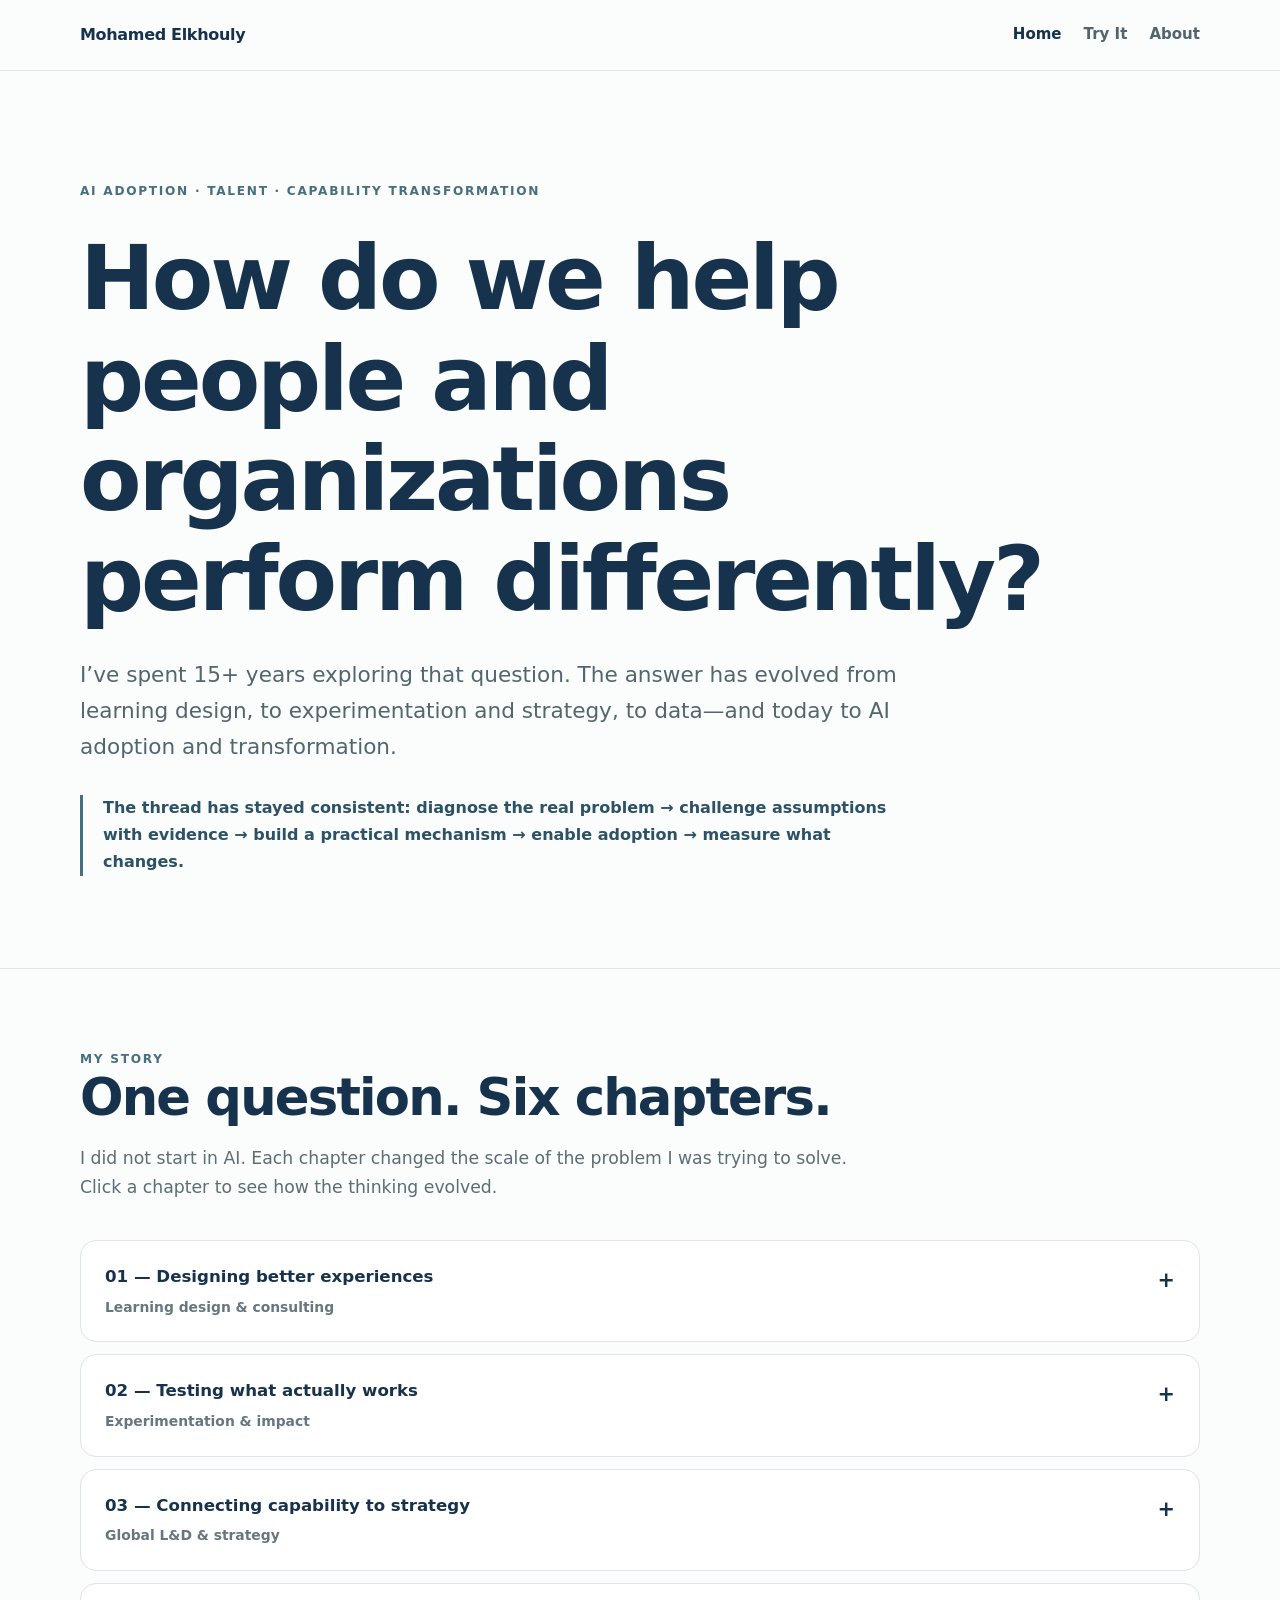
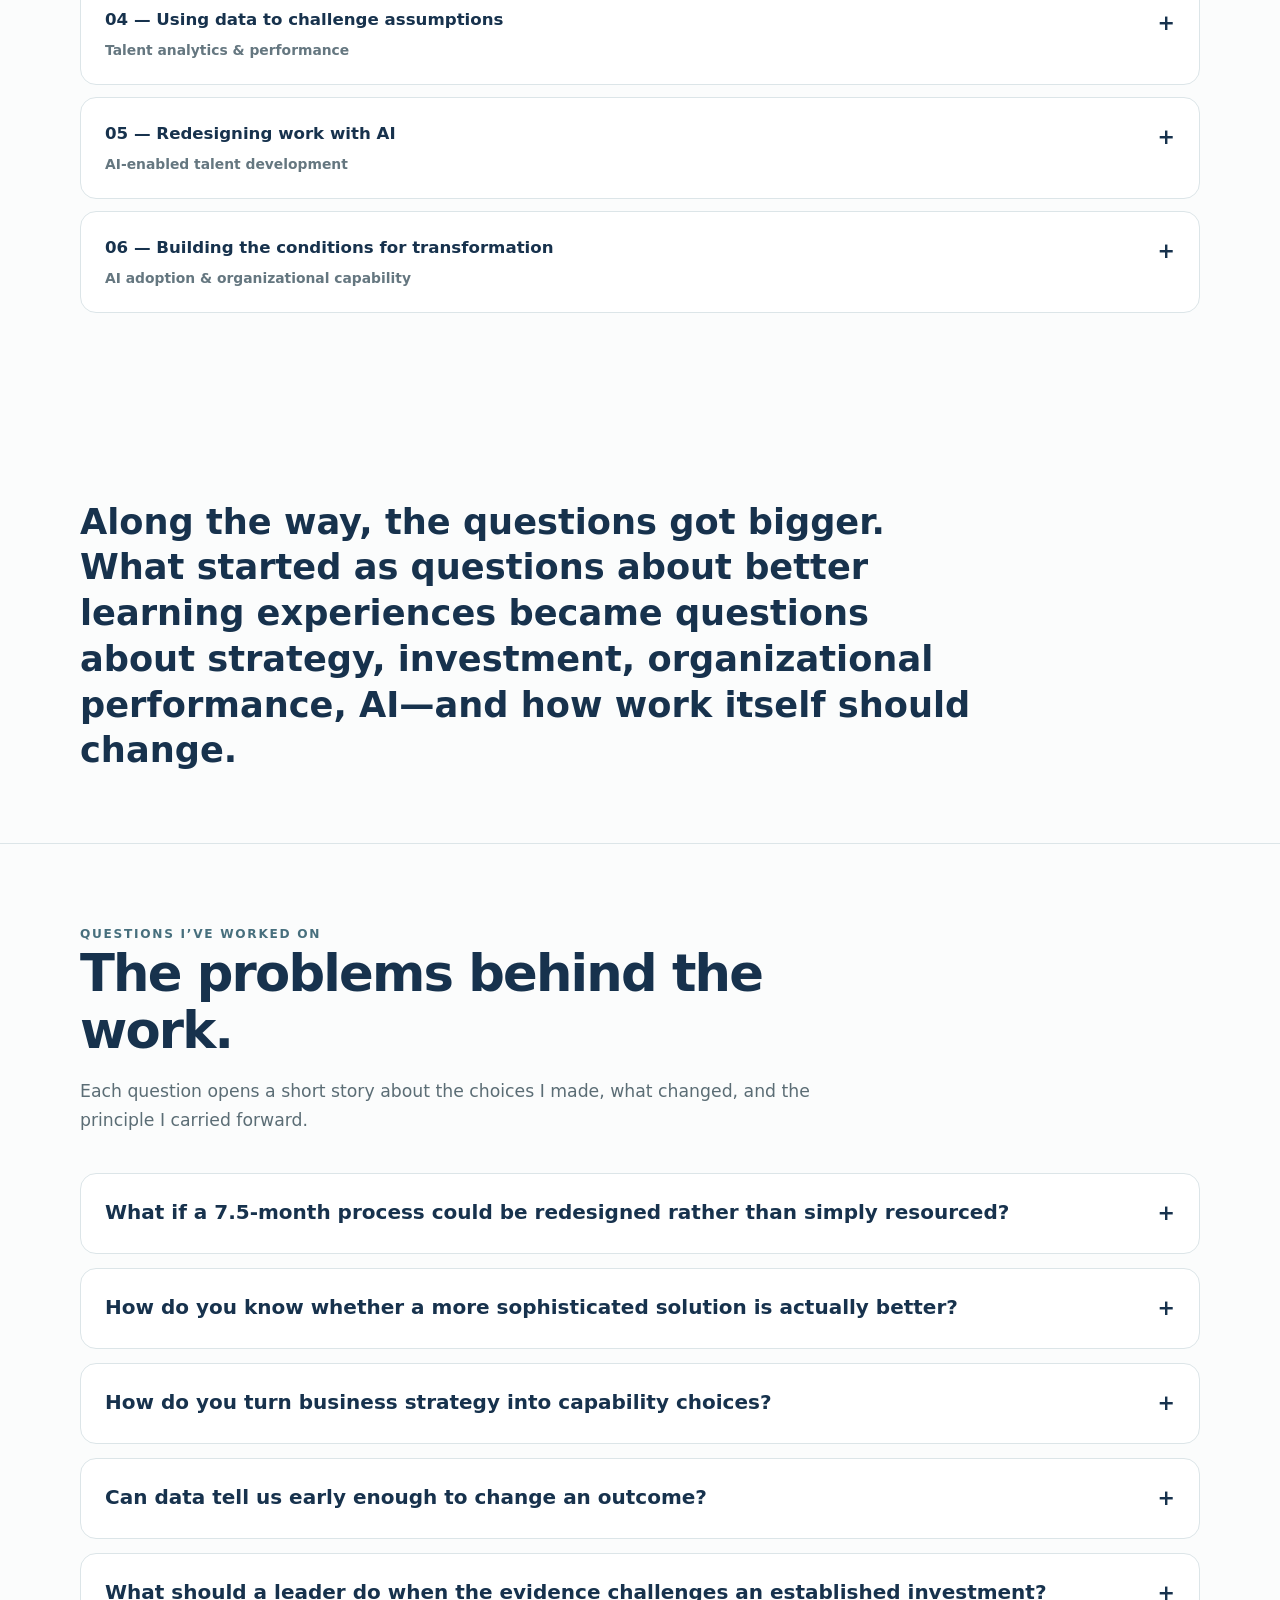
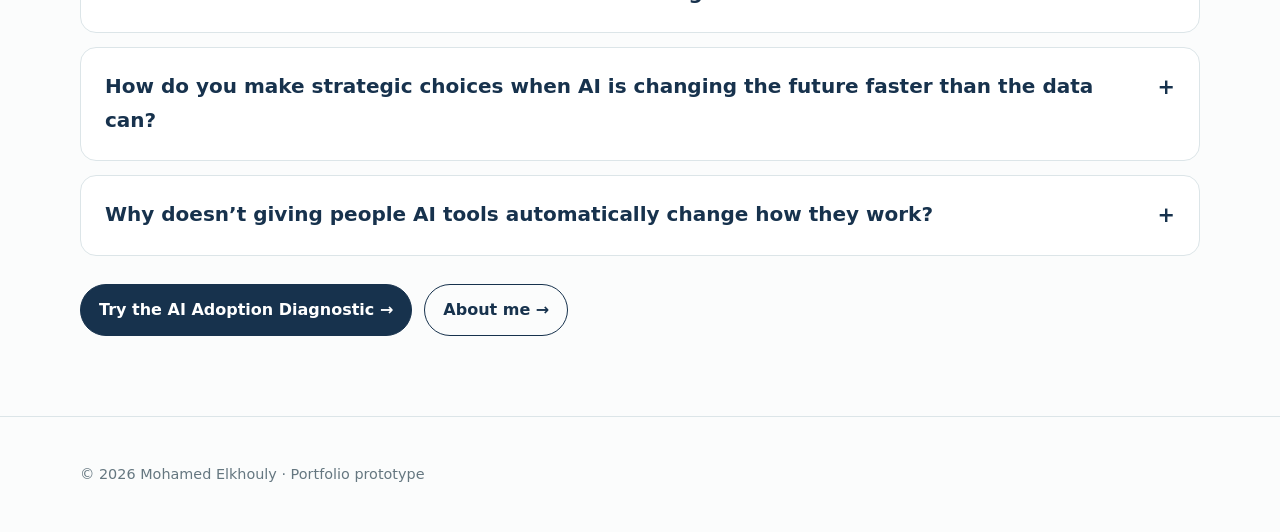
==== index.html @ cd664d20 "Add files via upload" ====
<!doctype html>
<html lang="en">
<head>
<meta charset="utf-8"><meta name="viewport" content="width=device-width,initial-scale=1">
<meta name="description" content="Mohamed Elkhouly — AI Adoption, Talent & Capability Transformation.">
<title>Mohamed Elkhouly | AI Adoption & Capability Transformation</title>
<link rel="stylesheet" href="css/style.css">
</head>
<body>
<header class="site-header"><div class="wrap nav">
<a class="brand" href="index.html">Mohamed Elkhouly</a>
<nav><a aria-current="page" href="index.html">Home</a><a href="try.html">Try It</a><a href="about.html">About</a></nav>
</div></header>

<main>
<section class="hero"><div class="wrap">
<div class="eyebrow">AI Adoption · Talent · Capability Transformation</div>
<h1>How do we help people and organizations perform differently?</h1>
<p class="lead">I’ve spent 15+ years exploring that question. The answer has evolved from learning design, to experimentation and strategy, to data—and today to AI adoption and transformation.</p>
<p class="hero-note">The thread has stayed consistent: diagnose the real problem → challenge assumptions with evidence → build a practical mechanism → enable adoption → measure what changes.</p>
</div></section>

<section class="section"><div class="wrap">
<div class="section-intro"><div class="eyebrow">My story</div><h2>One question. Six chapters.</h2>
<p>I did not start in AI. Each chapter changed the scale of the problem I was trying to solve. Click a chapter to see how the thinking evolved.</p></div>

<div class="journey">
<div class="card"><button class="reveal" aria-expanded="false" aria-controls="j1"><span>01 — Designing better experiences<small>Learning design & consulting</small></span><span class="icon">+</span></button><div class="panel" id="j1"><p>I learned to look beyond the training request and understand the performance problem underneath it. That thinking became visible in work such as the eLearning Design Map and my early consulting and design practice.</p></div></div>
<div class="card"><button class="reveal" aria-expanded="false" aria-controls="j2"><span>02 — Testing what actually works<small>Experimentation & impact</small></span><span class="icon">+</span></button><div class="panel" id="j2"><p>I became less interested in whether an intervention looked sophisticated and more interested in whether evidence justified the investment. Experimentation, scrap learning and performance-impact measurement became part of how I made decisions.</p></div></div>
<div class="card"><button class="reveal" aria-expanded="false" aria-controls="j3"><span>03 — Connecting capability to strategy<small>Global L&D & strategy</small></span><span class="icon">+</span></button><div class="panel" id="j3"><p>The unit of analysis grew from an intervention to the organization: priorities, populations, governance, technology, budget and capability choices. This led to global L&D leadership work and the Learning Strategy Builder.</p></div></div>
<div class="card"><button class="reveal" aria-expanded="false" aria-controls="j4"><span>04 — Using data to challenge assumptions<small>Talent analytics & performance</small></span><span class="icon">+</span></button><div class="panel" id="j4"><p>Analytics became a leadership tool—not simply a reporting tool—for deciding what to change, what to stop and where to intervene earlier. HirePulse and the HirePro validation study are examples of that shift.</p></div></div>
<div class="card"><button class="reveal" aria-expanded="false" aria-controls="j5"><span>05 — Redesigning work with AI<small>AI-enabled talent development</small></span><span class="icon">+</span></button><div class="panel" id="j5"><p>Generative AI made it possible to rethink workflows rather than simply digitize existing learning processes. AI99, GoalMate and other AI-enabled decision mechanisms became practical experiments in that possibility.</p></div></div>
<div class="card"><button class="reveal" aria-expanded="false" aria-controls="j6"><span>06 — Building the conditions for transformation<small>AI adoption & organizational capability</small></span><span class="icon">+</span></button><div class="panel" id="j6"><p>The challenge is now organizational: capability, leadership, governance, infrastructure, behavior and measurable business outcomes. My current work focuses increasingly on the conditions that turn AI access into changed ways of working.</p></div></div>
</div>
</div></section>

<div class="transition"><div class="wrap"><p>Along the way, the questions got bigger. What started as questions about better learning experiences became questions about strategy, investment, organizational performance, AI—and how work itself should change.</p></div></div>

<section class="section"><div class="wrap">
<div class="section-intro"><div class="eyebrow">Questions I’ve worked on</div><h2>The problems behind the work.</h2>
<p>Each question opens a short story about the choices I made, what changed, and the principle I carried forward.</p></div>

<div class="question card"><button class="reveal" aria-expanded="false" aria-controls="q1"><span>What if a 7.5-month process could be redesigned rather than simply resourced?</span><span class="icon">+</span></button><div class="panel" id="q1"><div class="meta">AI99 · AI-enabled workflow transformation</div><p>Learning-development requests were taking an average of 7.5 months. The visible symptom was capacity, but the larger problem was a workflow that could not respond quickly enough to performance gaps and changing requirements. Rather than treating additional resources as the only answer, I influenced TD leadership to establish a reduction goal, negotiated the formation of the team’s first scrum team and served as Product Manager. We compared four internal AI options and three external vendors, selected an approach, ran two UAT rounds with 23 L&D leaders, and built an adoption mechanism around the product.</p><p>Foundational-content design time fell by 99% and overall soft-skills turnaround fell by 60%. A 298-member community and 1,755 views within eight months gave us additional evidence of reach, although views should not be confused with unique adoption. What stayed with me was that AI creates value only when the workflow, roles, adoption mechanism and measures around the technology change with it.</p></div></div>

<div class="question card"><button class="reveal" aria-expanded="false" aria-controls="q2"><span>How do you know whether a more sophisticated solution is actually better?</span><span class="icon">+</span></button><div class="panel" id="q2"><div class="meta">Experimentation in L&D · evidence before preference</div><p>Earlier in my career, I became increasingly uncomfortable with a common assumption in learning: that a more elaborate intervention must be a better one. I started treating design choices as hypotheses rather than preferences. My experimentation approach defined the hypothesis, success metric, monitoring metric and do-no-harm measure before the intervention, then forced an explicit go, no-go or inconclusive decision.</p><p>In one test, interactive eLearning generated only a 1% improvement in satisfaction while requiring 340% more development time. In another, a screencast-based approach produced 37% higher retention than ILT in the tested context. The broader lesson became part of how I make decisions today: evidence must be allowed to stop an attractive idea, not merely validate it.</p></div></div>

<div class="question card"><button class="reveal" aria-expanded="false" aria-controls="q3"><span>How do you turn business strategy into capability choices?</span><span class="icon">+</span></button><div class="panel" id="q3"><div class="meta">Learning Strategy Builder · evidence-informed strategy</div><p>As my scope expanded, individual learning solutions stopped being the right unit of analysis. The harder question became how a function makes coherent choices across populations, programs, technology, people, governance and investment. I developed the Learning Strategy Builder to connect three drivers—organizational business goals, annual needs analysis and content maintenance—to nine components: population, programs, metrics, staffing, technology, capabilities, outsourcing, governance and budget.</p><p>The intention was not to create another planning template. It was to give senior learning leaders a mechanism for translating business priorities into a multi-year capability strategy and making the choices visible enough to align stakeholders around them.</p></div></div>

<div class="question card"><button class="reveal" aria-expanded="false" aria-controls="q4"><span>Can data tell us early enough to change an outcome?</span><span class="icon">+</span></button><div class="panel" id="q4"><div class="meta">HirePulse · decision intelligence</div><p>New-hire onboarding was extending beyond three months, while performance across training, OJT and live production was difficult to diagnose early enough to act. I established a measurement structure across knowledge, quality, productivity and engagement, mapped ownership and cadence, conducted root-cause analysis and developed an AI-enabled mechanism to surface patterns and risk earlier.</p><p>The work forecasted graduation timing that supported a 16% reduction in training duration—four of 25 days—and flagged four of the eventual five lowest performers after one week compared with the later nine-week result. The experience changed how I think about analytics: the value is not the dashboard or model itself. The value is whether the organization can make a better decision early enough to change the outcome.</p></div></div>

<div class="question card"><button class="reveal" aria-expanded="false" aria-controls="q5"><span>What should a leader do when the evidence challenges an established investment?</span><span class="icon">+</span></button><div class="panel" id="q5"><div class="meta">HirePro · challenging assumptions with evidence</div><p>An assessment had already been used with 13,000 applicants, with a stated investment basis of INR455K. Instead of assuming that an established mechanism was working because it was already embedded, I led a validation study with Talent Acquisition and Operations. We linked assessment, graduation and on-job performance data and used correlation and regression analysis on 176 complete records.</p><p>The analysis found no significant relationship between assessment scores and actual performance. I recommended reevaluating the approach and drafted a role-specific alternative for further development. I value this example because the output was not a new product or a positive result. It was evidence that challenged an existing investment.</p></div></div>

<div class="question card"><button class="reveal" aria-expanded="false" aria-controls="q6"><span>How do you make strategic choices when AI is changing the future faster than the data can?</span><span class="icon">+</span></button><div class="panel" id="q6"><div class="meta">Career Resilience to AI · portfolio strategy under uncertainty</div><p>During 2026 planning, Career Choice needed a more evidence-based way to consider how AI could reshape the durability of different career pathways. There was no perfect dataset capable of answering that question. I developed and tested an AI-supported research methodology, validated outputs across multiple AI tools and used a High, Medium and Low AI-resilience lens to inform maintain, enhance or deactivate decisions.</p><p>The analysis informed portfolio choices including discontinuation of Corporate Roles careers, while country/career offerings were reduced by 23%, from 168 to 130. The important capability was not prompt engineering. It was building a sufficiently robust decision mechanism under uncertainty and using it to make portfolio trade-offs.</p></div></div>

<div class="question card"><button class="reveal" aria-expanded="false" aria-controls="q7"><span>Why doesn’t giving people AI tools automatically change how they work?</span><span class="icon">+</span></button><div class="panel" id="q7"><div class="meta">AI Adoption · from access to behavior</div><p>Tool availability is only one condition for adoption. I started by measuring actual usage and barriers rather than assuming that more training was the answer. The intervention combined tailored resources, seven knowledge-sharing sessions over 2.5 months, peer examples and collaborative work on real pain points. Daily AI use moved from 48% to 68%, while reported non-use fell from four people to zero among 22 post-initiative respondents. I treat that as evidence of an early adoption intervention, not proof of enterprise-wide transformation.</p><p>The experience sharpened a broader distinction in my thinking. Adoption asks, “How can AI help us do what we already do?” Transformation asks, “What should we do differently because AI exists?” My current approach therefore looks beyond learning to Adoption, Infrastructure, Governance, Leadership and Capability—and connects capability to adoption, behavior and workflow change, and ultimately business outcomes.</p></div></div>

<div class="cta-row"><a class="btn primary" href="try.html">Try the AI Adoption Diagnostic →</a><a class="btn" href="about.html">About me →</a></div>
</div></section>
</main>
<footer><div class="wrap">© 2026 Mohamed Elkhouly · Portfolio prototype</div></footer>
<script src="js/main.js"></script>
</body></html>
---- css/style.css ----
:root{
  --ink:#17324d;--ink2:#2d5266;--muted:#657780;--paper:#fbfcfc;
  --line:#dce5e8;--soft:#eef4f5;--accent:#476f7d;--max:1120px;
}
*{box-sizing:border-box} html{scroll-behavior:smooth}
body{margin:0;font-family:Inter,ui-sans-serif,system-ui,-apple-system,BlinkMacSystemFont,"Segoe UI",sans-serif;color:#24343b;background:var(--paper);line-height:1.68}
a{color:inherit} .wrap{width:min(calc(100% - 40px),var(--max));margin:auto}
.site-header{position:sticky;top:0;z-index:20;background:rgba(251,252,252,.92);backdrop-filter:blur(14px);border-bottom:1px solid var(--line)}
.nav{min-height:70px;display:flex;align-items:center;justify-content:space-between;gap:24px}
.brand{text-decoration:none;font-weight:800;color:var(--ink);letter-spacing:-.02em}
nav{display:flex;gap:22px} nav a{text-decoration:none;color:#52646d;font-weight:650;font-size:.94rem}
nav a[aria-current="page"],nav a:hover{color:var(--ink)}
.hero{padding:110px 0 76px}.eyebrow{text-transform:uppercase;letter-spacing:.14em;font-size:.76rem;font-weight:800;color:var(--accent)}
h1,h2,h3{color:var(--ink);line-height:1.12;letter-spacing:-.035em}
h1{font-size:clamp(2.8rem,7vw,5.9rem);max-width:970px;margin:.3em 0}.lead{font-size:clamp(1.1rem,2vw,1.35rem);max-width:820px;color:#53666f}
.hero-note{margin-top:30px;max-width:820px;border-left:3px solid var(--accent);padding-left:20px;color:var(--ink2);font-weight:650}
.section{padding:80px 0;border-top:1px solid var(--line)}.section-intro{max-width:780px;margin-bottom:38px}
.section h2{font-size:clamp(2rem,4vw,3.4rem);margin:0 0 16px}.section-intro p{font-size:1.08rem;color:#5b6d75}
.journey{display:grid;gap:12px}.card{border:1px solid var(--line);border-radius:16px;background:white;overflow:hidden}
.reveal{width:100%;border:0;background:transparent;text-align:left;padding:22px 24px;display:flex;justify-content:space-between;gap:20px;cursor:pointer;color:var(--ink);font:inherit;font-weight:780;font-size:1.04rem}
.reveal:hover{background:#f6f9f9}.reveal small{display:block;color:var(--muted);font-weight:550;margin-top:5px}
.icon{font-size:1.3rem;transition:.2s}.reveal[aria-expanded="true"] .icon{transform:rotate(45deg)}
.panel{display:none;padding:0 24px 24px;max-width:900px}.panel.open{display:block}.panel p:first-child{margin-top:0}
.transition{padding:70px 0 35px}.transition p{font-size:clamp(1.45rem,3vw,2.2rem);font-weight:760;color:var(--ink);max-width:900px;line-height:1.3}
.question{margin-bottom:14px}.question .reveal{font-size:clamp(1.05rem,2vw,1.25rem)}.question .panel p{margin:0 0 16px}
.meta{font-size:.82rem;color:var(--accent);font-weight:800;text-transform:uppercase;letter-spacing:.08em;margin-bottom:9px}
.cta-row{display:flex;gap:12px;flex-wrap:wrap;margin-top:28px}.btn{display:inline-block;text-decoration:none;border-radius:999px;padding:12px 18px;font-weight:750;border:1px solid var(--ink);color:var(--ink)}.btn.primary{background:var(--ink);color:white}
.tool-card{max-width:800px;padding:32px;border:1px solid var(--line);border-radius:18px;background:white}.tool-card h3{font-size:1.65rem;margin-top:0}
.diagnostic{margin-top:25px}.q{padding:18px 0;border-top:1px solid var(--line)}.q label{display:block;font-weight:700;margin-bottom:10px}.scale{display:flex;gap:8px;flex-wrap:wrap}.scale label{font-weight:500;border:1px solid var(--line);border-radius:10px;padding:8px 11px;cursor:pointer}.scale input{margin-right:5px}
.result{display:none;margin-top:24px;padding:22px;background:var(--soft);border-radius:14px}.result.show{display:block}
.about-grid{display:grid;grid-template-columns:1.6fr .9fr;gap:50px}.side{border-left:1px solid var(--line);padding-left:28px}.side h3{margin-top:0}.side ul{padding-left:18px}
footer{padding:45px 0;color:var(--muted);border-top:1px solid var(--line);font-size:.9rem}
@media(max-width:760px){.nav{align-items:flex-start;padding:18px 0;flex-direction:column}.site-header{position:static}nav{gap:14px;flex-wrap:wrap}.hero{padding:70px 0 55px}.section{padding:58px 0}.about-grid{grid-template-columns:1fr}.side{border-left:0;border-top:1px solid var(--line);padding:24px 0 0}.wrap{width:min(calc(100% - 28px),var(--max))}}
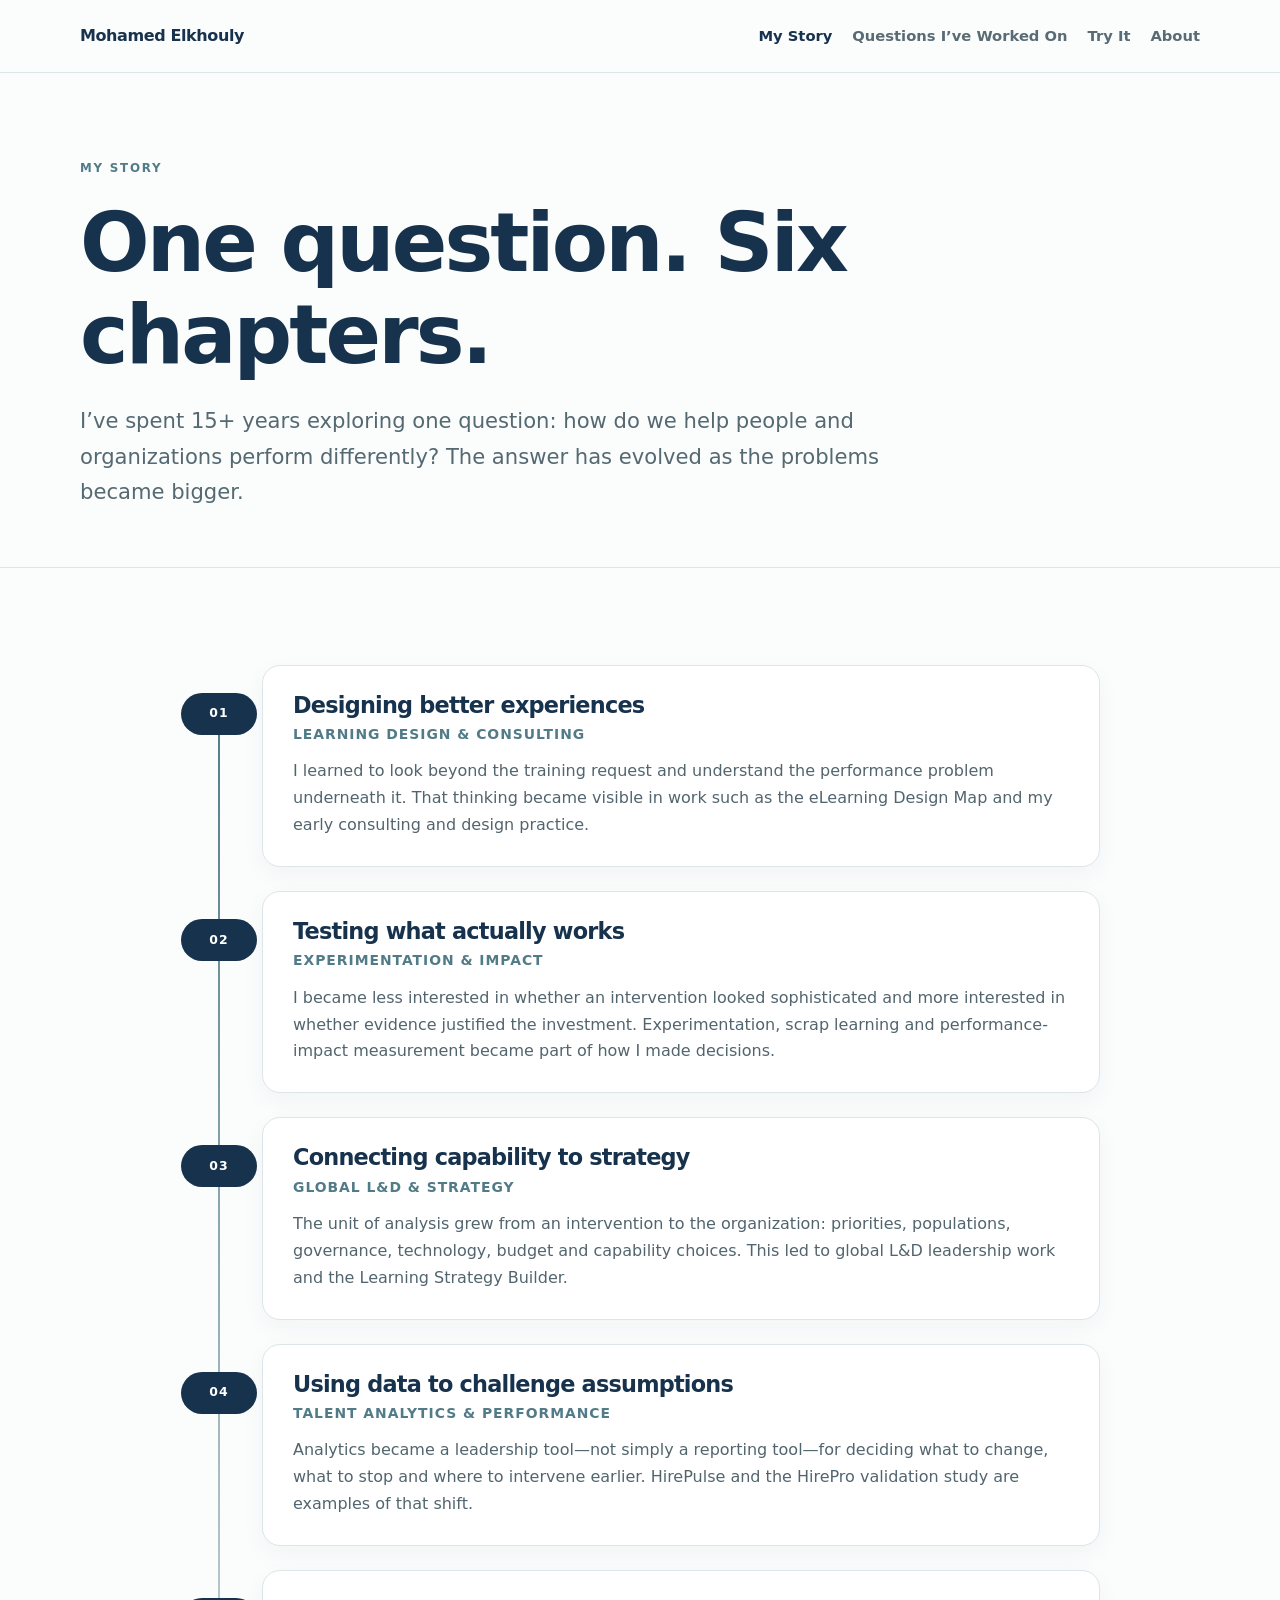
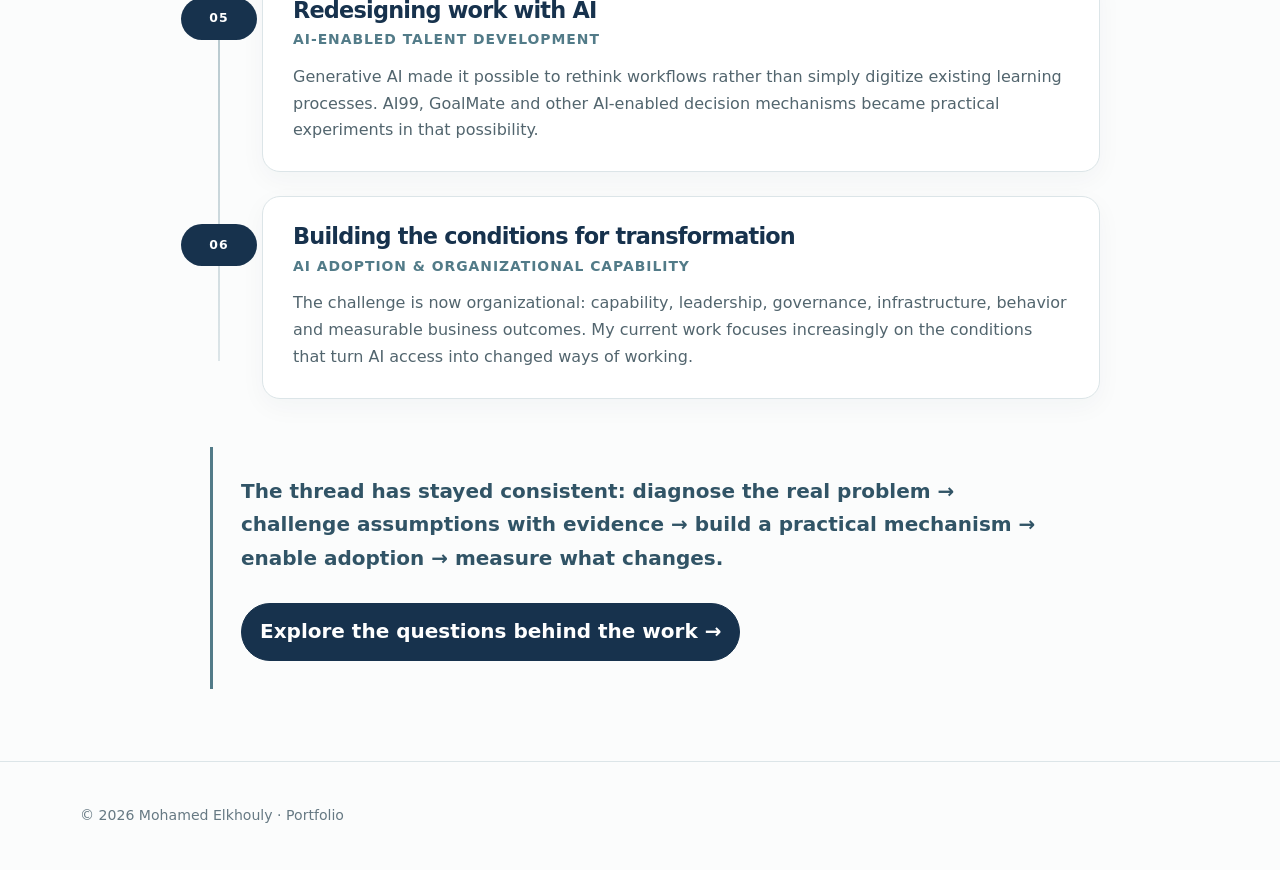
==== commit 8a512316: "Add files via upload" ====
--- a/index.html
+++ b/index.html
@@ -1,62 +1,14 @@
-<!doctype html>
-<html lang="en">
-<head>
-<meta charset="utf-8"><meta name="viewport" content="width=device-width,initial-scale=1">
-<meta name="description" content="Mohamed Elkhouly — AI Adoption, Talent & Capability Transformation.">
-<title>Mohamed Elkhouly | AI Adoption & Capability Transformation</title>
-<link rel="stylesheet" href="css/style.css">
-</head>
-<body>
-<header class="site-header"><div class="wrap nav">
-<a class="brand" href="index.html">Mohamed Elkhouly</a>
-<nav><a aria-current="page" href="index.html">Home</a><a href="try.html">Try It</a><a href="about.html">About</a></nav>
-</div></header>
-
-<main>
-<section class="hero"><div class="wrap">
-<div class="eyebrow">AI Adoption · Talent · Capability Transformation</div>
-<h1>How do we help people and organizations perform differently?</h1>
-<p class="lead">I’ve spent 15+ years exploring that question. The answer has evolved from learning design, to experimentation and strategy, to data—and today to AI adoption and transformation.</p>
-<p class="hero-note">The thread has stayed consistent: diagnose the real problem → challenge assumptions with evidence → build a practical mechanism → enable adoption → measure what changes.</p>
-</div></section>
-
-<section class="section"><div class="wrap">
-<div class="section-intro"><div class="eyebrow">My story</div><h2>One question. Six chapters.</h2>
-<p>I did not start in AI. Each chapter changed the scale of the problem I was trying to solve. Click a chapter to see how the thinking evolved.</p></div>
-
-<div class="journey">
-<div class="card"><button class="reveal" aria-expanded="false" aria-controls="j1"><span>01 — Designing better experiences<small>Learning design & consulting</small></span><span class="icon">+</span></button><div class="panel" id="j1"><p>I learned to look beyond the training request and understand the performance problem underneath it. That thinking became visible in work such as the eLearning Design Map and my early consulting and design practice.</p></div></div>
-<div class="card"><button class="reveal" aria-expanded="false" aria-controls="j2"><span>02 — Testing what actually works<small>Experimentation & impact</small></span><span class="icon">+</span></button><div class="panel" id="j2"><p>I became less interested in whether an intervention looked sophisticated and more interested in whether evidence justified the investment. Experimentation, scrap learning and performance-impact measurement became part of how I made decisions.</p></div></div>
-<div class="card"><button class="reveal" aria-expanded="false" aria-controls="j3"><span>03 — Connecting capability to strategy<small>Global L&D & strategy</small></span><span class="icon">+</span></button><div class="panel" id="j3"><p>The unit of analysis grew from an intervention to the organization: priorities, populations, governance, technology, budget and capability choices. This led to global L&D leadership work and the Learning Strategy Builder.</p></div></div>
-<div class="card"><button class="reveal" aria-expanded="false" aria-controls="j4"><span>04 — Using data to challenge assumptions<small>Talent analytics & performance</small></span><span class="icon">+</span></button><div class="panel" id="j4"><p>Analytics became a leadership tool—not simply a reporting tool—for deciding what to change, what to stop and where to intervene earlier. HirePulse and the HirePro validation study are examples of that shift.</p></div></div>
-<div class="card"><button class="reveal" aria-expanded="false" aria-controls="j5"><span>05 — Redesigning work with AI<small>AI-enabled talent development</small></span><span class="icon">+</span></button><div class="panel" id="j5"><p>Generative AI made it possible to rethink workflows rather than simply digitize existing learning processes. AI99, GoalMate and other AI-enabled decision mechanisms became practical experiments in that possibility.</p></div></div>
-<div class="card"><button class="reveal" aria-expanded="false" aria-controls="j6"><span>06 — Building the conditions for transformation<small>AI adoption & organizational capability</small></span><span class="icon">+</span></button><div class="panel" id="j6"><p>The challenge is now organizational: capability, leadership, governance, infrastructure, behavior and measurable business outcomes. My current work focuses increasingly on the conditions that turn AI access into changed ways of working.</p></div></div>
-</div>
-</div></section>
-
-<div class="transition"><div class="wrap"><p>Along the way, the questions got bigger. What started as questions about better learning experiences became questions about strategy, investment, organizational performance, AI—and how work itself should change.</p></div></div>
-
-<section class="section"><div class="wrap">
-<div class="section-intro"><div class="eyebrow">Questions I’ve worked on</div><h2>The problems behind the work.</h2>
-<p>Each question opens a short story about the choices I made, what changed, and the principle I carried forward.</p></div>
-
-<div class="question card"><button class="reveal" aria-expanded="false" aria-controls="q1"><span>What if a 7.5-month process could be redesigned rather than simply resourced?</span><span class="icon">+</span></button><div class="panel" id="q1"><div class="meta">AI99 · AI-enabled workflow transformation</div><p>Learning-development requests were taking an average of 7.5 months. The visible symptom was capacity, but the larger problem was a workflow that could not respond quickly enough to performance gaps and changing requirements. Rather than treating additional resources as the only answer, I influenced TD leadership to establish a reduction goal, negotiated the formation of the team’s first scrum team and served as Product Manager. We compared four internal AI options and three external vendors, selected an approach, ran two UAT rounds with 23 L&D leaders, and built an adoption mechanism around the product.</p><p>Foundational-content design time fell by 99% and overall soft-skills turnaround fell by 60%. A 298-member community and 1,755 views within eight months gave us additional evidence of reach, although views should not be confused with unique adoption. What stayed with me was that AI creates value only when the workflow, roles, adoption mechanism and measures around the technology change with it.</p></div></div>
-
-<div class="question card"><button class="reveal" aria-expanded="false" aria-controls="q2"><span>How do you know whether a more sophisticated solution is actually better?</span><span class="icon">+</span></button><div class="panel" id="q2"><div class="meta">Experimentation in L&D · evidence before preference</div><p>Earlier in my career, I became increasingly uncomfortable with a common assumption in learning: that a more elaborate intervention must be a better one. I started treating design choices as hypotheses rather than preferences. My experimentation approach defined the hypothesis, success metric, monitoring metric and do-no-harm measure before the intervention, then forced an explicit go, no-go or inconclusive decision.</p><p>In one test, interactive eLearning generated only a 1% improvement in satisfaction while requiring 340% more development time. In another, a screencast-based approach produced 37% higher retention than ILT in the tested context. The broader lesson became part of how I make decisions today: evidence must be allowed to stop an attractive idea, not merely validate it.</p></div></div>
-
-<div class="question card"><button class="reveal" aria-expanded="false" aria-controls="q3"><span>How do you turn business strategy into capability choices?</span><span class="icon">+</span></button><div class="panel" id="q3"><div class="meta">Learning Strategy Builder · evidence-informed strategy</div><p>As my scope expanded, individual learning solutions stopped being the right unit of analysis. The harder question became how a function makes coherent choices across populations, programs, technology, people, governance and investment. I developed the Learning Strategy Builder to connect three drivers—organizational business goals, annual needs analysis and content maintenance—to nine components: population, programs, metrics, staffing, technology, capabilities, outsourcing, governance and budget.</p><p>The intention was not to create another planning template. It was to give senior learning leaders a mechanism for translating business priorities into a multi-year capability strategy and making the choices visible enough to align stakeholders around them.</p></div></div>
-
-<div class="question card"><button class="reveal" aria-expanded="false" aria-controls="q4"><span>Can data tell us early enough to change an outcome?</span><span class="icon">+</span></button><div class="panel" id="q4"><div class="meta">HirePulse · decision intelligence</div><p>New-hire onboarding was extending beyond three months, while performance across training, OJT and live production was difficult to diagnose early enough to act. I established a measurement structure across knowledge, quality, productivity and engagement, mapped ownership and cadence, conducted root-cause analysis and developed an AI-enabled mechanism to surface patterns and risk earlier.</p><p>The work forecasted graduation timing that supported a 16% reduction in training duration—four of 25 days—and flagged four of the eventual five lowest performers after one week compared with the later nine-week result. The experience changed how I think about analytics: the value is not the dashboard or model itself. The value is whether the organization can make a better decision early enough to change the outcome.</p></div></div>
-
-<div class="question card"><button class="reveal" aria-expanded="false" aria-controls="q5"><span>What should a leader do when the evidence challenges an established investment?</span><span class="icon">+</span></button><div class="panel" id="q5"><div class="meta">HirePro · challenging assumptions with evidence</div><p>An assessment had already been used with 13,000 applicants, with a stated investment basis of INR455K. Instead of assuming that an established mechanism was working because it was already embedded, I led a validation study with Talent Acquisition and Operations. We linked assessment, graduation and on-job performance data and used correlation and regression analysis on 176 complete records.</p><p>The analysis found no significant relationship between assessment scores and actual performance. I recommended reevaluating the approach and drafted a role-specific alternative for further development. I value this example because the output was not a new product or a positive result. It was evidence that challenged an existing investment.</p></div></div>
-
-<div class="question card"><button class="reveal" aria-expanded="false" aria-controls="q6"><span>How do you make strategic choices when AI is changing the future faster than the data can?</span><span class="icon">+</span></button><div class="panel" id="q6"><div class="meta">Career Resilience to AI · portfolio strategy under uncertainty</div><p>During 2026 planning, Career Choice needed a more evidence-based way to consider how AI could reshape the durability of different career pathways. There was no perfect dataset capable of answering that question. I developed and tested an AI-supported research methodology, validated outputs across multiple AI tools and used a High, Medium and Low AI-resilience lens to inform maintain, enhance or deactivate decisions.</p><p>The analysis informed portfolio choices including discontinuation of Corporate Roles careers, while country/career offerings were reduced by 23%, from 168 to 130. The important capability was not prompt engineering. It was building a sufficiently robust decision mechanism under uncertainty and using it to make portfolio trade-offs.</p></div></div>
-
-<div class="question card"><button class="reveal" aria-expanded="false" aria-controls="q7"><span>Why doesn’t giving people AI tools automatically change how they work?</span><span class="icon">+</span></button><div class="panel" id="q7"><div class="meta">AI Adoption · from access to behavior</div><p>Tool availability is only one condition for adoption. I started by measuring actual usage and barriers rather than assuming that more training was the answer. The intervention combined tailored resources, seven knowledge-sharing sessions over 2.5 months, peer examples and collaborative work on real pain points. Daily AI use moved from 48% to 68%, while reported non-use fell from four people to zero among 22 post-initiative respondents. I treat that as evidence of an early adoption intervention, not proof of enterprise-wide transformation.</p><p>The experience sharpened a broader distinction in my thinking. Adoption asks, “How can AI help us do what we already do?” Transformation asks, “What should we do differently because AI exists?” My current approach therefore looks beyond learning to Adoption, Infrastructure, Governance, Leadership and Capability—and connects capability to adoption, behavior and workflow change, and ultimately business outcomes.</p></div></div>
-
-<div class="cta-row"><a class="btn primary" href="try.html">Try the AI Adoption Diagnostic →</a><a class="btn" href="about.html">About me →</a></div>
-</div></section>
-</main>
-<footer><div class="wrap">© 2026 Mohamed Elkhouly · Portfolio prototype</div></footer>
-<script src="js/main.js"></script>
-</body></html>
+<!doctype html><html lang="en"><head><meta charset="utf-8"><meta name="viewport" content="width=device-width,initial-scale=1">
+<meta name="description" content="Mohamed Elkhouly — AI Adoption, Talent & Capability Transformation."><title>My Story | Mohamed Elkhouly</title><link rel="stylesheet" href="css/style.css"></head><body>
+<header class="site-header"><div class="wrap nav"><a class="brand" href="index.html">Mohamed Elkhouly</a><nav><a aria-current="page" href="index.html">My Story</a><a href="questions.html">Questions I’ve Worked On</a><a href="try.html">Try It</a><a href="about.html">About</a></nav></div></header>
+<main><section class="hero compact"><div class="wrap"><div class="eyebrow">My Story</div><h1>One question. Six chapters.</h1><p class="lead">I’ve spent 15+ years exploring one question: how do we help people and organizations perform differently? The answer has evolved as the problems became bigger.</p></div></section>
+<section class="section"><div class="wrap"><div class="story-flow">
+<article class="story-block" data-step="01"><h3>Designing better experiences</h3><div class="sub">Learning design & consulting</div><p>I learned to look beyond the training request and understand the performance problem underneath it. That thinking became visible in work such as the eLearning Design Map and my early consulting and design practice.</p></article>
+<article class="story-block" data-step="02"><h3>Testing what actually works</h3><div class="sub">Experimentation & impact</div><p>I became less interested in whether an intervention looked sophisticated and more interested in whether evidence justified the investment. Experimentation, scrap learning and performance-impact measurement became part of how I made decisions.</p></article>
+<article class="story-block" data-step="03"><h3>Connecting capability to strategy</h3><div class="sub">Global L&D & strategy</div><p>The unit of analysis grew from an intervention to the organization: priorities, populations, governance, technology, budget and capability choices. This led to global L&D leadership work and the Learning Strategy Builder.</p></article>
+<article class="story-block" data-step="04"><h3>Using data to challenge assumptions</h3><div class="sub">Talent analytics & performance</div><p>Analytics became a leadership tool—not simply a reporting tool—for deciding what to change, what to stop and where to intervene earlier. HirePulse and the HirePro validation study are examples of that shift.</p></article>
+<article class="story-block" data-step="05"><h3>Redesigning work with AI</h3><div class="sub">AI-enabled talent development</div><p>Generative AI made it possible to rethink workflows rather than simply digitize existing learning processes. AI99, GoalMate and other AI-enabled decision mechanisms became practical experiments in that possibility.</p></article>
+<article class="story-block" data-step="06"><h3>Building the conditions for transformation</h3><div class="sub">AI adoption & organizational capability</div><p>The challenge is now organizational: capability, leadership, governance, infrastructure, behavior and measurable business outcomes. My current work focuses increasingly on the conditions that turn AI access into changed ways of working.</p></article>
+</div><div class="closing">The thread has stayed consistent: diagnose the real problem → challenge assumptions with evidence → build a practical mechanism → enable adoption → measure what changes.
+<div class="cta-row"><a class="btn primary" href="questions.html">Explore the questions behind the work →</a></div></div></div></section></main>
+<footer><div class="wrap">© 2026 Mohamed Elkhouly · Portfolio</div></footer></body></html>
--- a/css/style.css
+++ b/css/style.css
@@ -1,34 +1,24 @@
 
-:root{
-  --ink:#17324d;--ink2:#2d5266;--muted:#657780;--paper:#fbfcfc;
-  --line:#dce5e8;--soft:#eef4f5;--accent:#476f7d;--max:1120px;
-}
-*{box-sizing:border-box} html{scroll-behavior:smooth}
-body{margin:0;font-family:Inter,ui-sans-serif,system-ui,-apple-system,BlinkMacSystemFont,"Segoe UI",sans-serif;color:#24343b;background:var(--paper);line-height:1.68}
-a{color:inherit} .wrap{width:min(calc(100% - 40px),var(--max));margin:auto}
-.site-header{position:sticky;top:0;z-index:20;background:rgba(251,252,252,.92);backdrop-filter:blur(14px);border-bottom:1px solid var(--line)}
-.nav{min-height:70px;display:flex;align-items:center;justify-content:space-between;gap:24px}
-.brand{text-decoration:none;font-weight:800;color:var(--ink);letter-spacing:-.02em}
-nav{display:flex;gap:22px} nav a{text-decoration:none;color:#52646d;font-weight:650;font-size:.94rem}
-nav a[aria-current="page"],nav a:hover{color:var(--ink)}
-.hero{padding:110px 0 76px}.eyebrow{text-transform:uppercase;letter-spacing:.14em;font-size:.76rem;font-weight:800;color:var(--accent)}
-h1,h2,h3{color:var(--ink);line-height:1.12;letter-spacing:-.035em}
-h1{font-size:clamp(2.8rem,7vw,5.9rem);max-width:970px;margin:.3em 0}.lead{font-size:clamp(1.1rem,2vw,1.35rem);max-width:820px;color:#53666f}
-.hero-note{margin-top:30px;max-width:820px;border-left:3px solid var(--accent);padding-left:20px;color:var(--ink2);font-weight:650}
-.section{padding:80px 0;border-top:1px solid var(--line)}.section-intro{max-width:780px;margin-bottom:38px}
-.section h2{font-size:clamp(2rem,4vw,3.4rem);margin:0 0 16px}.section-intro p{font-size:1.08rem;color:#5b6d75}
-.journey{display:grid;gap:12px}.card{border:1px solid var(--line);border-radius:16px;background:white;overflow:hidden}
-.reveal{width:100%;border:0;background:transparent;text-align:left;padding:22px 24px;display:flex;justify-content:space-between;gap:20px;cursor:pointer;color:var(--ink);font:inherit;font-weight:780;font-size:1.04rem}
-.reveal:hover{background:#f6f9f9}.reveal small{display:block;color:var(--muted);font-weight:550;margin-top:5px}
-.icon{font-size:1.3rem;transition:.2s}.reveal[aria-expanded="true"] .icon{transform:rotate(45deg)}
-.panel{display:none;padding:0 24px 24px;max-width:900px}.panel.open{display:block}.panel p:first-child{margin-top:0}
-.transition{padding:70px 0 35px}.transition p{font-size:clamp(1.45rem,3vw,2.2rem);font-weight:760;color:var(--ink);max-width:900px;line-height:1.3}
-.question{margin-bottom:14px}.question .reveal{font-size:clamp(1.05rem,2vw,1.25rem)}.question .panel p{margin:0 0 16px}
-.meta{font-size:.82rem;color:var(--accent);font-weight:800;text-transform:uppercase;letter-spacing:.08em;margin-bottom:9px}
-.cta-row{display:flex;gap:12px;flex-wrap:wrap;margin-top:28px}.btn{display:inline-block;text-decoration:none;border-radius:999px;padding:12px 18px;font-weight:750;border:1px solid var(--ink);color:var(--ink)}.btn.primary{background:var(--ink);color:white}
-.tool-card{max-width:800px;padding:32px;border:1px solid var(--line);border-radius:18px;background:white}.tool-card h3{font-size:1.65rem;margin-top:0}
-.diagnostic{margin-top:25px}.q{padding:18px 0;border-top:1px solid var(--line)}.q label{display:block;font-weight:700;margin-bottom:10px}.scale{display:flex;gap:8px;flex-wrap:wrap}.scale label{font-weight:500;border:1px solid var(--line);border-radius:10px;padding:8px 11px;cursor:pointer}.scale input{margin-right:5px}
-.result{display:none;margin-top:24px;padding:22px;background:var(--soft);border-radius:14px}.result.show{display:block}
-.about-grid{display:grid;grid-template-columns:1.6fr .9fr;gap:50px}.side{border-left:1px solid var(--line);padding-left:28px}.side h3{margin-top:0}.side ul{padding-left:18px}
-footer{padding:45px 0;color:var(--muted);border-top:1px solid var(--line);font-size:.9rem}
-@media(max-width:760px){.nav{align-items:flex-start;padding:18px 0;flex-direction:column}.site-header{position:static}nav{gap:14px;flex-wrap:wrap}.hero{padding:70px 0 55px}.section{padding:58px 0}.about-grid{grid-template-columns:1fr}.side{border-left:0;border-top:1px solid var(--line);padding:24px 0 0}.wrap{width:min(calc(100% - 28px),var(--max))}}
+:root{--ink:#17324d;--ink2:#315466;--muted:#667983;--paper:#fbfcfc;--white:#fff;--line:#dce5e8;--soft:#edf4f5;--accent:#527b88;--max:1120px}
+*{box-sizing:border-box}html{scroll-behavior:smooth}body{margin:0;background:var(--paper);color:#25363e;font-family:Inter,ui-sans-serif,system-ui,-apple-system,BlinkMacSystemFont,"Segoe UI",sans-serif;line-height:1.68}
+a{color:inherit}.wrap{width:min(calc(100% - 40px),var(--max));margin:auto}.site-header{position:sticky;top:0;z-index:50;background:rgba(251,252,252,.94);backdrop-filter:blur(14px);border-bottom:1px solid var(--line)}
+.nav{min-height:72px;display:flex;align-items:center;justify-content:space-between;gap:24px}.brand{text-decoration:none;font-weight:850;color:var(--ink);letter-spacing:-.025em}
+nav{display:flex;gap:20px;flex-wrap:wrap}nav a{text-decoration:none;color:#596b74;font-weight:680;font-size:.92rem}nav a:hover,nav a[aria-current=page]{color:var(--ink)}
+.hero{padding:86px 0 54px}.hero.compact{padding-bottom:36px}.eyebrow{text-transform:uppercase;letter-spacing:.15em;font-size:.74rem;font-weight:850;color:var(--accent)}
+h1,h2,h3{color:var(--ink);line-height:1.13;letter-spacing:-.035em}h1{font-size:clamp(2.7rem,6.4vw,5.4rem);max-width:950px;margin:.22em 0}.lead{font-size:clamp(1.08rem,2vw,1.32rem);max-width:820px;color:#556972}
+.section{padding:72px 0;border-top:1px solid var(--line)}.section-intro{max-width:790px;margin-bottom:38px}.section h2{font-size:clamp(2rem,4vw,3.2rem);margin:0 0 14px}.section-intro p{font-size:1.06rem;color:#5c6f78}
+.story-flow{position:relative;max-width:920px;margin:25px auto 0}.story-flow:before{content:"";position:absolute;left:38px;top:38px;bottom:38px;width:2px;background:linear-gradient(var(--accent),var(--line))}
+.story-block{position:relative;margin:0 0 24px 82px;padding:27px 30px;background:var(--white);border:1px solid var(--line);border-radius:18px;box-shadow:0 8px 26px rgba(23,50,77,.04)}
+.story-block:before{content:attr(data-step);position:absolute;left:-82px;top:27px;width:76px;height:42px;display:grid;place-items:center;border-radius:999px;background:var(--ink);color:white;font-size:.78rem;font-weight:850;letter-spacing:.08em}
+.story-block h3{margin:0 0 5px;font-size:1.4rem}.story-block .sub{color:var(--accent);font-size:.87rem;font-weight:800;text-transform:uppercase;letter-spacing:.07em;margin-bottom:12px}.story-block p{margin:0;color:#52656e}
+.closing{max-width:860px;margin:48px auto 0;padding:28px;border-left:3px solid var(--accent);font-size:1.25rem;color:var(--ink2);font-weight:650}
+.btn{display:inline-block;text-decoration:none;border-radius:999px;padding:11px 18px;font-weight:780;border:1px solid var(--ink);color:var(--ink)}.btn.primary{background:var(--ink);color:#fff}.cta-row{display:flex;gap:12px;flex-wrap:wrap;margin-top:28px}
+.cards{display:grid;grid-template-columns:repeat(2,minmax(0,1fr));gap:22px}.flip-card{height:430px;perspective:1200px;cursor:pointer}.flip-inner{position:relative;width:100%;height:100%;transition:transform .55s;transform-style:preserve-3d}.flip-card.flipped .flip-inner{transform:rotateY(180deg)}
+.flip-face{position:absolute;inset:0;backface-visibility:hidden;-webkit-backface-visibility:hidden;border:1px solid var(--line);border-radius:20px;background:white;padding:30px;box-shadow:0 9px 28px rgba(23,50,77,.05);overflow:auto}
+.flip-front{display:flex;flex-direction:column;justify-content:space-between}.flip-front h3{font-size:clamp(1.3rem,2.4vw,1.75rem);margin:12px 0}.flip-back{transform:rotateY(180deg);font-size:.94rem}.flip-back p:first-of-type{margin-top:0}.flip-hint{font-size:.82rem;color:var(--accent);font-weight:800}.tag{text-transform:uppercase;letter-spacing:.09em;color:var(--accent);font-size:.72rem;font-weight:850}
+.library{display:grid;grid-template-columns:repeat(2,minmax(0,1fr));gap:22px}.framework{background:white;border:1px solid var(--line);border-radius:20px;padding:30px;display:flex;flex-direction:column;min-height:300px}.framework h3{font-size:1.55rem;margin:8px 0 12px}.framework p{color:#586b74}.framework .spacer{flex:1}.status{display:inline-block;font-size:.75rem;font-weight:850;letter-spacing:.08em;text-transform:uppercase;color:var(--accent)}
+.framework-detail{display:none;margin-top:20px;padding-top:20px;border-top:1px solid var(--line)}.framework.open .framework-detail{display:block}.framework-detail ul{padding-left:20px}
+.about-grid{display:grid;grid-template-columns:1.55fr .9fr;gap:50px}.side{border-left:1px solid var(--line);padding-left:28px}.side h3{margin-top:0}.side ul{padding-left:18px}
+footer{padding:42px 0;border-top:1px solid var(--line);color:var(--muted);font-size:.88rem}
+@media(max-width:780px){.nav{padding:17px 0;align-items:flex-start;flex-direction:column}nav{gap:13px}.site-header{position:static}.wrap{width:min(calc(100% - 28px),var(--max))}.hero{padding:60px 0 40px}.section{padding:55px 0}.cards,.library,.about-grid{grid-template-columns:1fr}.flip-card{height:500px}.story-flow:before{left:18px}.story-block{margin-left:48px;padding:23px}.story-block:before{left:-48px;width:38px;height:38px;top:23px;font-size:.67rem}.side{border-left:0;border-top:1px solid var(--line);padding:25px 0 0}}
+@media(prefers-reduced-motion:reduce){.flip-inner{transition:none}}
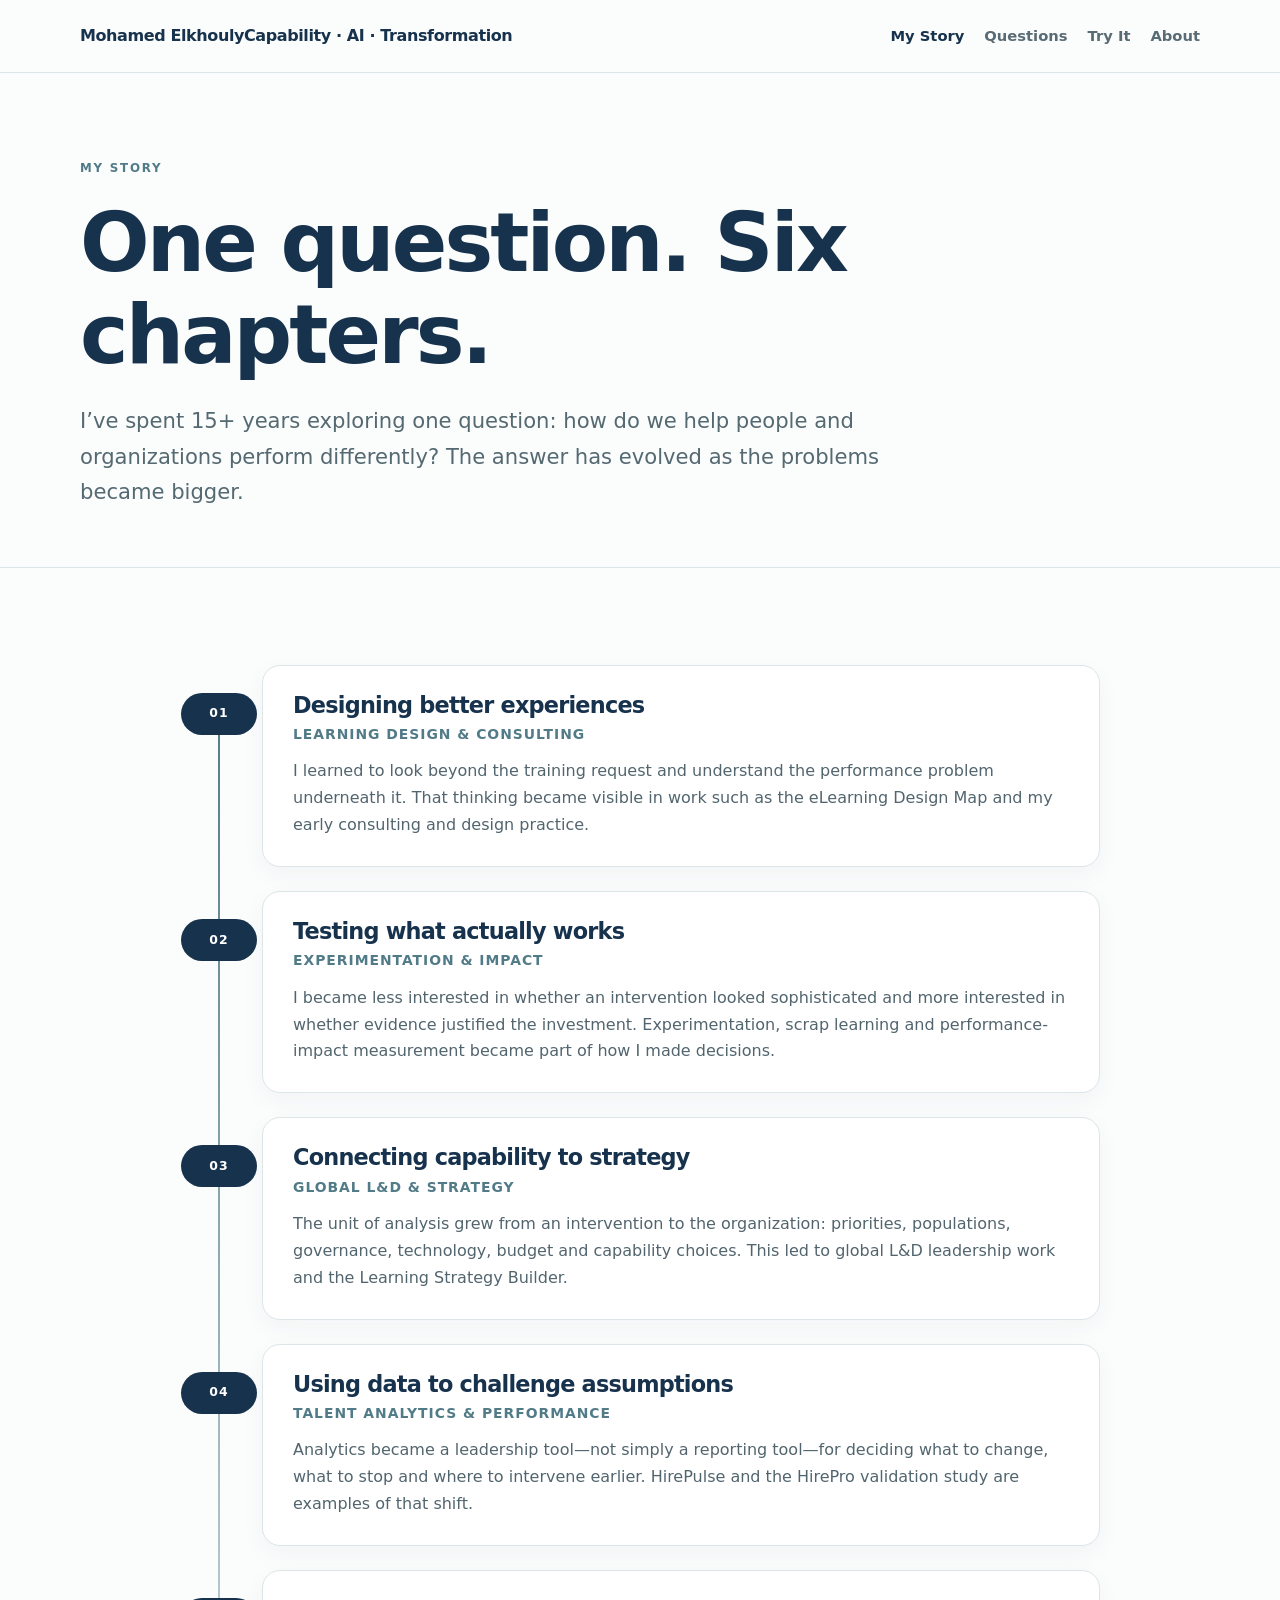
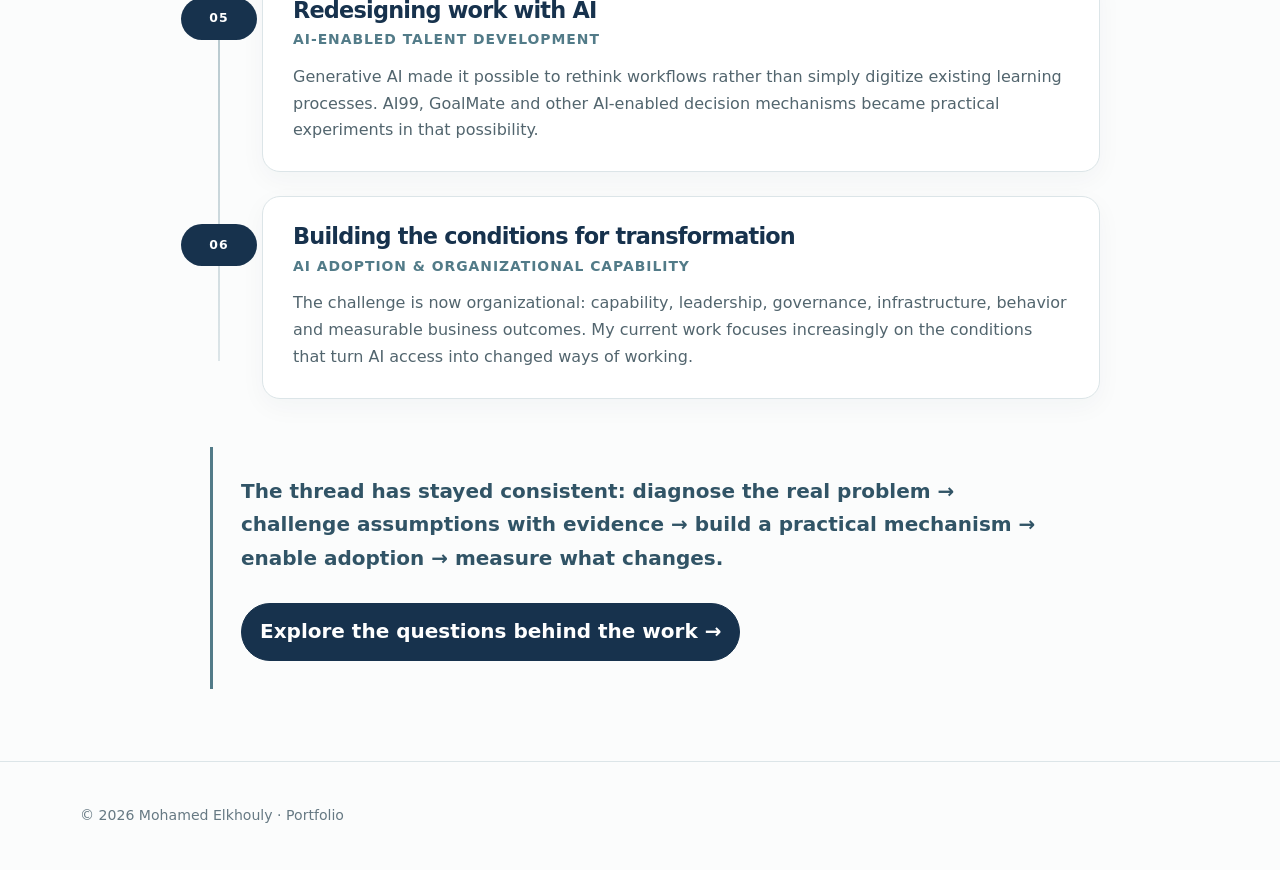
==== commit ed83998a: "Add files via upload" ====
--- a/index.html
+++ b/index.html
@@ -1,6 +1,6 @@
 <!doctype html><html lang="en"><head><meta charset="utf-8"><meta name="viewport" content="width=device-width,initial-scale=1">
 <meta name="description" content="Mohamed Elkhouly — AI Adoption, Talent & Capability Transformation."><title>My Story | Mohamed Elkhouly</title><link rel="stylesheet" href="css/style.css"></head><body>
-<header class="site-header"><div class="wrap nav"><a class="brand" href="index.html">Mohamed Elkhouly</a><nav><a aria-current="page" href="index.html">My Story</a><a href="questions.html">Questions I’ve Worked On</a><a href="try.html">Try It</a><a href="about.html">About</a></nav></div></header>
+<header class="site-header"><div class="wrap nav"><a class="brand" href="index.html"><strong>Mohamed Elkhouly</strong><span>Capability · AI · Transformation</span></a><nav><a aria-current="page" href="index.html">My Story</a><a href="questions.html">Questions</a><a href="try.html">Try It</a><a href="about.html">About</a></nav></div></header>
 <main><section class="hero compact"><div class="wrap"><div class="eyebrow">My Story</div><h1>One question. Six chapters.</h1><p class="lead">I’ve spent 15+ years exploring one question: how do we help people and organizations perform differently? The answer has evolved as the problems became bigger.</p></div></section>
 <section class="section"><div class="wrap"><div class="story-flow">
 <article class="story-block" data-step="01"><h3>Designing better experiences</h3><div class="sub">Learning design & consulting</div><p>I learned to look beyond the training request and understand the performance problem underneath it. That thinking became visible in work such as the eLearning Design Map and my early consulting and design practice.</p></article>
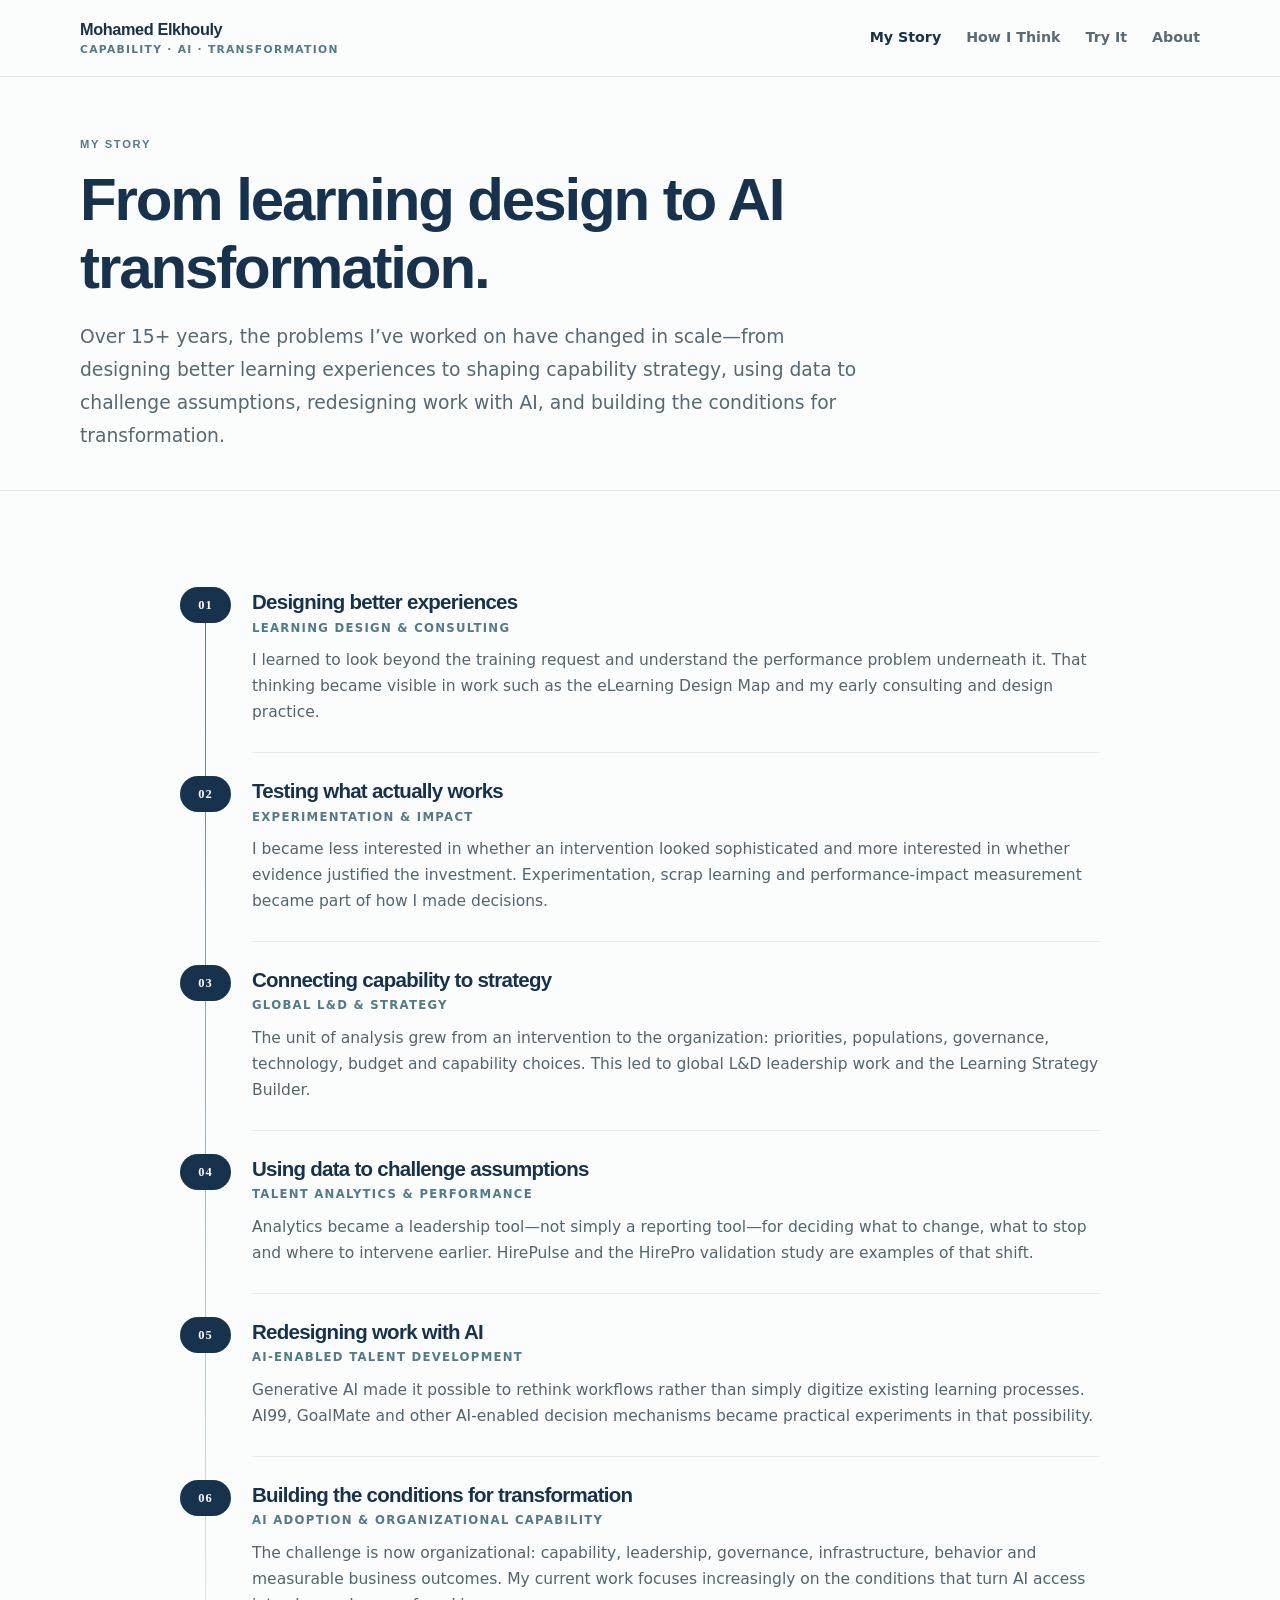
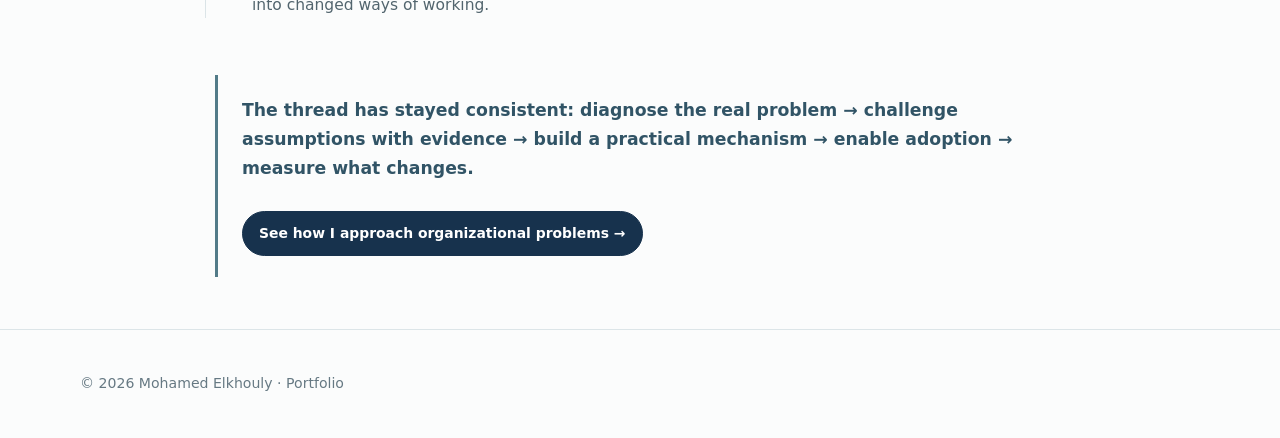
==== commit 803a40ec: "Add files via upload" ====
--- a/index.html
+++ b/index.html
@@ -1,7 +1,7 @@
 <!doctype html><html lang="en"><head><meta charset="utf-8"><meta name="viewport" content="width=device-width,initial-scale=1">
 <meta name="description" content="Mohamed Elkhouly — AI Adoption, Talent & Capability Transformation."><title>My Story | Mohamed Elkhouly</title><link rel="stylesheet" href="css/style.css"></head><body>
-<header class="site-header"><div class="wrap nav"><a class="brand" href="index.html"><strong>Mohamed Elkhouly</strong><span>Capability · AI · Transformation</span></a><nav><a aria-current="page" href="index.html">My Story</a><a href="questions.html">Questions</a><a href="try.html">Try It</a><a href="about.html">About</a></nav></div></header>
-<main><section class="hero compact"><div class="wrap"><div class="eyebrow">My Story</div><h1>One question. Six chapters.</h1><p class="lead">I’ve spent 15+ years exploring one question: how do we help people and organizations perform differently? The answer has evolved as the problems became bigger.</p></div></section>
+<header class="site-header"><div class="wrap nav"><a class="brand" href="index.html"><strong>Mohamed Elkhouly</strong><span>Capability · AI · Transformation</span></a><nav><a aria-current="page" href="index.html">My Story</a><a href="questions.html">How I Think</a><a href="try.html">Try It</a><a href="about.html">About</a></nav></div></header>
+<main><section class="hero compact"><div class="wrap"><div class="eyebrow">My Story</div><h1>From learning design to AI transformation.</h1><p class="lead">Over 15+ years, the problems I’ve worked on have changed in scale—from designing better learning experiences to shaping capability strategy, using data to challenge assumptions, redesigning work with AI, and building the conditions for transformation.</p></div></section>
 <section class="section"><div class="wrap"><div class="story-flow">
 <article class="story-block" data-step="01"><h3>Designing better experiences</h3><div class="sub">Learning design & consulting</div><p>I learned to look beyond the training request and understand the performance problem underneath it. That thinking became visible in work such as the eLearning Design Map and my early consulting and design practice.</p></article>
 <article class="story-block" data-step="02"><h3>Testing what actually works</h3><div class="sub">Experimentation & impact</div><p>I became less interested in whether an intervention looked sophisticated and more interested in whether evidence justified the investment. Experimentation, scrap learning and performance-impact measurement became part of how I made decisions.</p></article>
@@ -10,5 +10,5 @@
 <article class="story-block" data-step="05"><h3>Redesigning work with AI</h3><div class="sub">AI-enabled talent development</div><p>Generative AI made it possible to rethink workflows rather than simply digitize existing learning processes. AI99, GoalMate and other AI-enabled decision mechanisms became practical experiments in that possibility.</p></article>
 <article class="story-block" data-step="06"><h3>Building the conditions for transformation</h3><div class="sub">AI adoption & organizational capability</div><p>The challenge is now organizational: capability, leadership, governance, infrastructure, behavior and measurable business outcomes. My current work focuses increasingly on the conditions that turn AI access into changed ways of working.</p></article>
 </div><div class="closing">The thread has stayed consistent: diagnose the real problem → challenge assumptions with evidence → build a practical mechanism → enable adoption → measure what changes.
-<div class="cta-row"><a class="btn primary" href="questions.html">Explore the questions behind the work →</a></div></div></div></section></main>
+<div class="cta-row"><a class="btn primary" href="questions.html">See how I approach organizational problems →</a></div></div></div></section></main>
 <footer><div class="wrap">© 2026 Mohamed Elkhouly · Portfolio</div></footer></body></html>
--- a/css/style.css
+++ b/css/style.css
@@ -22,3 +22,4 @@
 footer{padding:42px 0;border-top:1px solid var(--line);color:var(--muted);font-size:.88rem}
 @media(max-width:780px){.nav{padding:17px 0;align-items:flex-start;flex-direction:column}nav{gap:13px}.site-header{position:static}.wrap{width:min(calc(100% - 28px),var(--max))}.hero{padding:60px 0 40px}.section{padding:55px 0}.cards,.library,.about-grid{grid-template-columns:1fr}.flip-card{height:500px}.story-flow:before{left:18px}.story-block{margin-left:48px;padding:23px}.story-block:before{left:-48px;width:38px;height:38px;top:23px;font-size:.67rem}.side{border-left:0;border-top:1px solid var(--line);padding:25px 0 0}}
 @media(prefers-reduced-motion:reduce){.flip-inner{transition:none}}
+\n\n/* V4 editorial visual refresh */\n@import url('https://fonts.googleapis.com/css2?family=Inter:wght@400;500;600&family=Manrope:wght@600;700;800&display=swap');\n:root{--ink:#18344c;--ink2:#345363;--muted:#6a7b82;--paper:#f8f7f3;--white:#fffefa;--line:#d9dfdd;--soft:#eef1ed;--accent:#5b7f82;--max:1080px}\nbody{background:var(--paper);font-family:"Inter",system-ui,sans-serif;line-height:1.7}.wrap{width:min(calc(100% - 48px),var(--max))}\n.site-header{background:rgba(248,247,243,.94);border-bottom:1px solid rgba(24,52,76,.10)}.nav{min-height:76px;gap:28px}.brand{display:flex;flex-direction:column;line-height:1.1}.brand strong{font-family:"Manrope",sans-serif;font-size:1.02rem}.brand span{margin-top:5px;font-size:.67rem;color:var(--accent);text-transform:uppercase;letter-spacing:.12em;font-weight:600}nav{gap:25px}nav a{font-size:.89rem;font-weight:600}\n.hero,.hero.compact{padding:58px 0 38px}.eyebrow{font-family:"Manrope",sans-serif;margin-bottom:12px;font-size:.7rem}h1,h2,h3{font-family:"Manrope",sans-serif}h1{font-size:clamp(2.45rem,5vw,3.75rem);max-width:850px;margin:0 0 20px;font-weight:700}.lead{font-size:clamp(1.02rem,1.7vw,1.17rem);max-width:780px;line-height:1.75;margin:0}.section{padding:52px 0}\n.story-flow{max-width:850px;margin:4px auto 0}.story-flow:before{left:25px;top:27px;bottom:27px;width:1px}.story-block{margin:0 0 4px 72px;padding:22px 0 27px;background:transparent;border:0;border-bottom:1px solid rgba(24,52,76,.09);border-radius:0;box-shadow:none}.story-block:last-child{border-bottom:0}.story-block:before{left:-72px;top:19px;width:51px;height:36px;border-radius:999px;font-family:"Manrope"}.story-block h3{font-size:1.28rem}.story-block .sub{font-size:.73rem;letter-spacing:.11em;margin-bottom:9px}.story-block p{font-size:.97rem}.closing{max-width:850px;margin:30px auto 0;padding:21px 24px;font-size:1.08rem}\n.cards,.library{gap:18px}.flip-face,.framework{border-radius:10px;background:var(--white);box-shadow:0 7px 24px rgba(24,52,76,.035)}.flip-card{height:405px}.flip-face{padding:26px}.framework{padding:27px;min-height:285px}.btn{font-size:.87rem;padding:10px 16px}\n@media(max-width:780px){.wrap{width:min(calc(100% - 30px),var(--max))}.hero,.hero.compact{padding:43px 0 31px}.story-flow:before{left:17px}.story-block{margin-left:50px;padding:20px 0 24px}.story-block:before{left:-50px;width:36px;height:32px;top:18px}.flip-card{height:485px}}\n
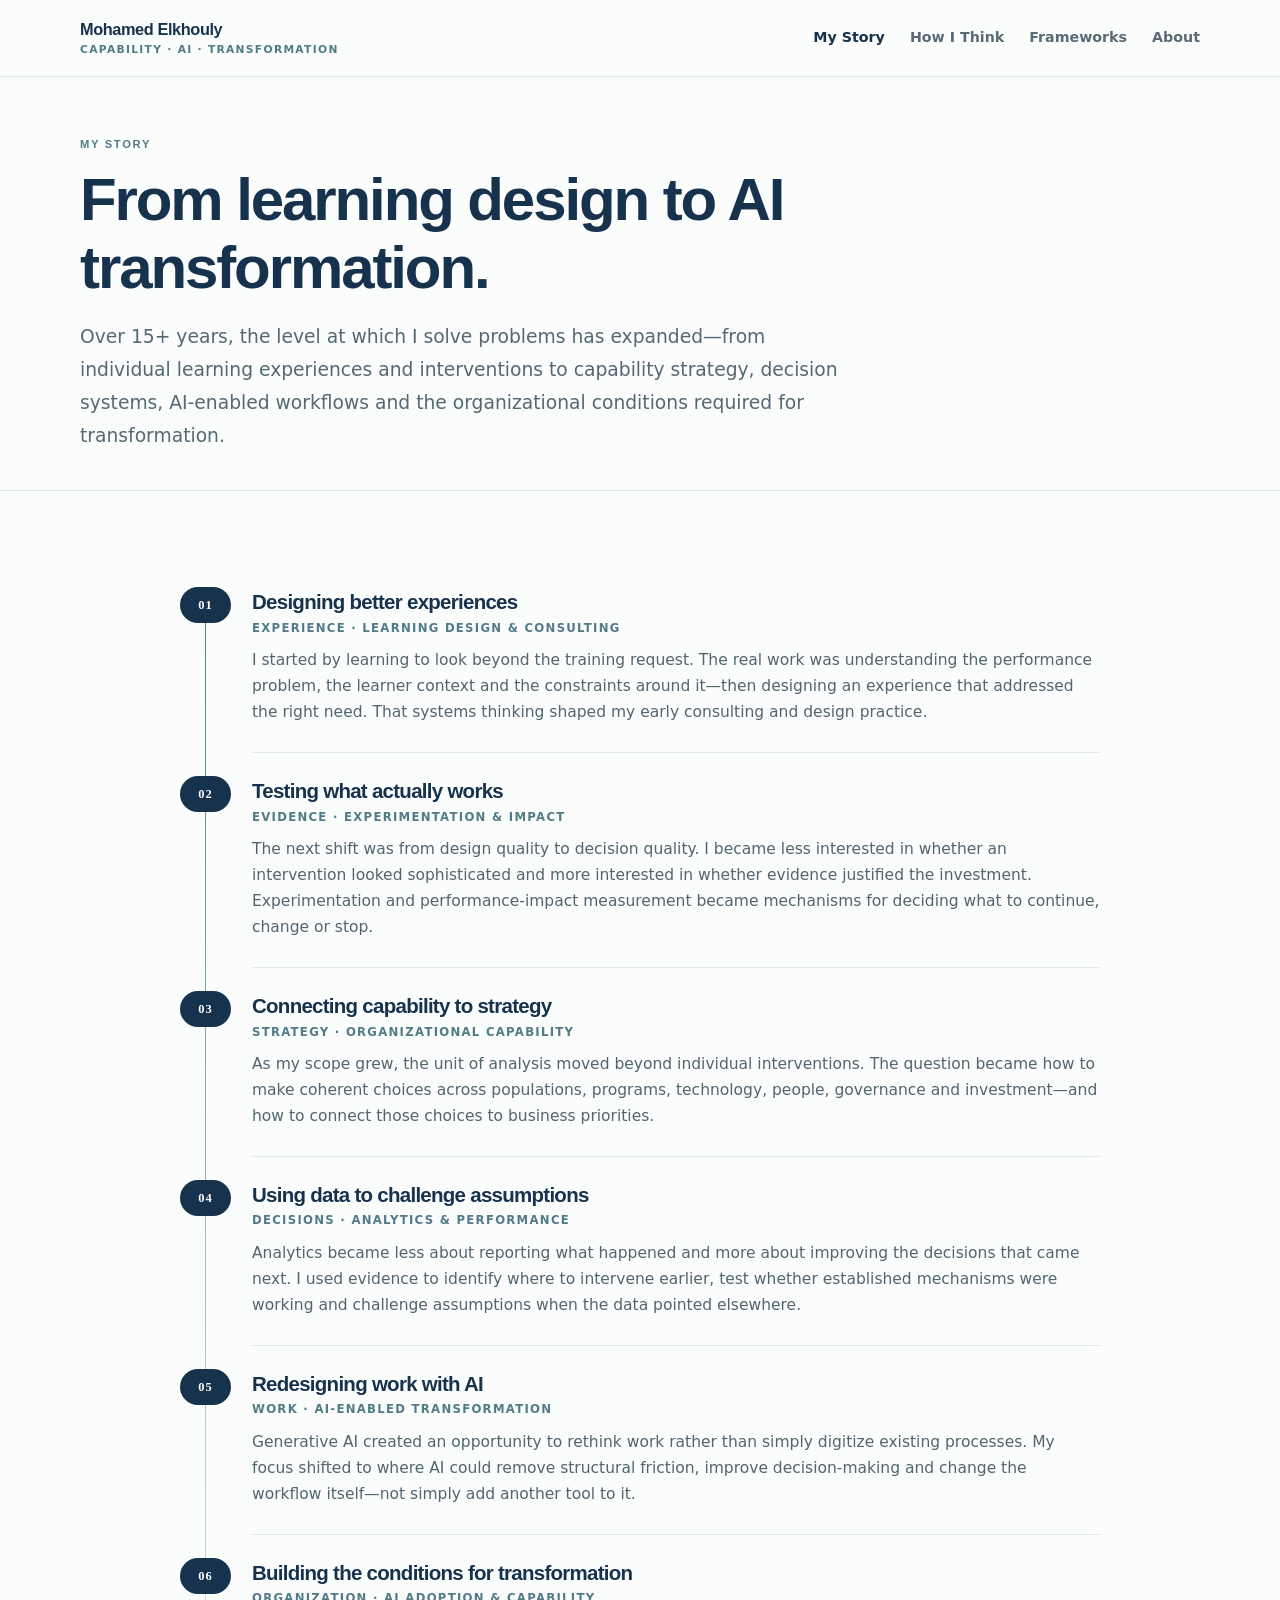
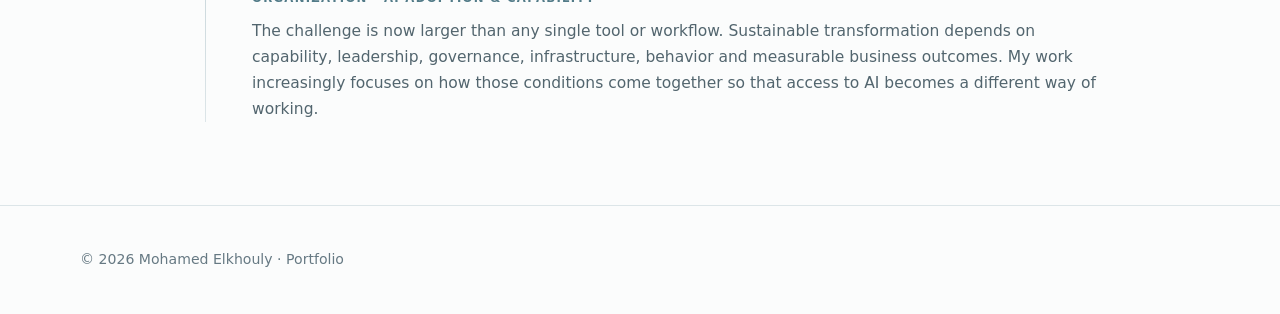
==== commit b22d786b: "Add files via upload" ====
--- a/index.html
+++ b/index.html
@@ -1,14 +1,13 @@
 <!doctype html><html lang="en"><head><meta charset="utf-8"><meta name="viewport" content="width=device-width,initial-scale=1">
-<meta name="description" content="Mohamed Elkhouly — AI Adoption, Talent & Capability Transformation."><title>My Story | Mohamed Elkhouly</title><link rel="stylesheet" href="css/style.css"></head><body>
-<header class="site-header"><div class="wrap nav"><a class="brand" href="index.html"><strong>Mohamed Elkhouly</strong><span>Capability · AI · Transformation</span></a><nav><a aria-current="page" href="index.html">My Story</a><a href="questions.html">How I Think</a><a href="try.html">Try It</a><a href="about.html">About</a></nav></div></header>
-<main><section class="hero compact"><div class="wrap"><div class="eyebrow">My Story</div><h1>From learning design to AI transformation.</h1><p class="lead">Over 15+ years, the problems I’ve worked on have changed in scale—from designing better learning experiences to shaping capability strategy, using data to challenge assumptions, redesigning work with AI, and building the conditions for transformation.</p></div></section>
+<meta name="description" content="Mohamed Elkhouly — Capability, AI and Organizational Transformation."><title>My Story | Mohamed Elkhouly</title><link rel="stylesheet" href="css/style.css"></head><body>
+<header class="site-header"><div class="wrap nav"><a class="brand" href="index.html"><strong>Mohamed Elkhouly</strong><span>Capability · AI · Transformation</span></a><nav><a aria-current="page" href="index.html">My Story</a><a href="questions.html">How I Think</a><a href="try.html">Frameworks</a><a href="about.html">About</a></nav></div></header>
+<main><section class="hero compact"><div class="wrap"><div class="eyebrow">My Story</div><h1>From learning design to AI transformation.</h1><p class="lead">Over 15+ years, the level at which I solve problems has expanded—from individual learning experiences and interventions to capability strategy, decision systems, AI-enabled workflows and the organizational conditions required for transformation.</p></div></section>
 <section class="section"><div class="wrap"><div class="story-flow">
-<article class="story-block" data-step="01"><h3>Designing better experiences</h3><div class="sub">Learning design & consulting</div><p>I learned to look beyond the training request and understand the performance problem underneath it. That thinking became visible in work such as the eLearning Design Map and my early consulting and design practice.</p></article>
-<article class="story-block" data-step="02"><h3>Testing what actually works</h3><div class="sub">Experimentation & impact</div><p>I became less interested in whether an intervention looked sophisticated and more interested in whether evidence justified the investment. Experimentation, scrap learning and performance-impact measurement became part of how I made decisions.</p></article>
-<article class="story-block" data-step="03"><h3>Connecting capability to strategy</h3><div class="sub">Global L&D & strategy</div><p>The unit of analysis grew from an intervention to the organization: priorities, populations, governance, technology, budget and capability choices. This led to global L&D leadership work and the Learning Strategy Builder.</p></article>
-<article class="story-block" data-step="04"><h3>Using data to challenge assumptions</h3><div class="sub">Talent analytics & performance</div><p>Analytics became a leadership tool—not simply a reporting tool—for deciding what to change, what to stop and where to intervene earlier. HirePulse and the HirePro validation study are examples of that shift.</p></article>
-<article class="story-block" data-step="05"><h3>Redesigning work with AI</h3><div class="sub">AI-enabled talent development</div><p>Generative AI made it possible to rethink workflows rather than simply digitize existing learning processes. AI99, GoalMate and other AI-enabled decision mechanisms became practical experiments in that possibility.</p></article>
-<article class="story-block" data-step="06"><h3>Building the conditions for transformation</h3><div class="sub">AI adoption & organizational capability</div><p>The challenge is now organizational: capability, leadership, governance, infrastructure, behavior and measurable business outcomes. My current work focuses increasingly on the conditions that turn AI access into changed ways of working.</p></article>
-</div><div class="closing">The thread has stayed consistent: diagnose the real problem → challenge assumptions with evidence → build a practical mechanism → enable adoption → measure what changes.
-<div class="cta-row"><a class="btn primary" href="questions.html">See how I approach organizational problems →</a></div></div></div></section></main>
-<footer><div class="wrap">© 2026 Mohamed Elkhouly · Portfolio</div></footer></body></html>+<article class="story-block" data-step="01"><h3>Designing better experiences</h3><div class="sub">Experience · Learning design & consulting</div><p>I started by learning to look beyond the training request. The real work was understanding the performance problem, the learner context and the constraints around it—then designing an experience that addressed the right need. That systems thinking shaped my early consulting and design practice.</p></article>
+<article class="story-block" data-step="02"><h3>Testing what actually works</h3><div class="sub">Evidence · Experimentation & impact</div><p>The next shift was from design quality to decision quality. I became less interested in whether an intervention looked sophisticated and more interested in whether evidence justified the investment. Experimentation and performance-impact measurement became mechanisms for deciding what to continue, change or stop.</p></article>
+<article class="story-block" data-step="03"><h3>Connecting capability to strategy</h3><div class="sub">Strategy · Organizational capability</div><p>As my scope grew, the unit of analysis moved beyond individual interventions. The question became how to make coherent choices across populations, programs, technology, people, governance and investment—and how to connect those choices to business priorities.</p></article>
+<article class="story-block" data-step="04"><h3>Using data to challenge assumptions</h3><div class="sub">Decisions · Analytics & performance</div><p>Analytics became less about reporting what happened and more about improving the decisions that came next. I used evidence to identify where to intervene earlier, test whether established mechanisms were working and challenge assumptions when the data pointed elsewhere.</p></article>
+<article class="story-block" data-step="05"><h3>Redesigning work with AI</h3><div class="sub">Work · AI-enabled transformation</div><p>Generative AI created an opportunity to rethink work rather than simply digitize existing processes. My focus shifted to where AI could remove structural friction, improve decision-making and change the workflow itself—not simply add another tool to it.</p></article>
+<article class="story-block" data-step="06"><h3>Building the conditions for transformation</h3><div class="sub">Organization · AI adoption & capability</div><p>The challenge is now larger than any single tool or workflow. Sustainable transformation depends on capability, leadership, governance, infrastructure, behavior and measurable business outcomes. My work increasingly focuses on how those conditions come together so that access to AI becomes a different way of working.</p></article>
+</div></div></section></main>
+<footer><div class="wrap">© 2026 Mohamed Elkhouly · Portfolio</div></footer></body></html>
